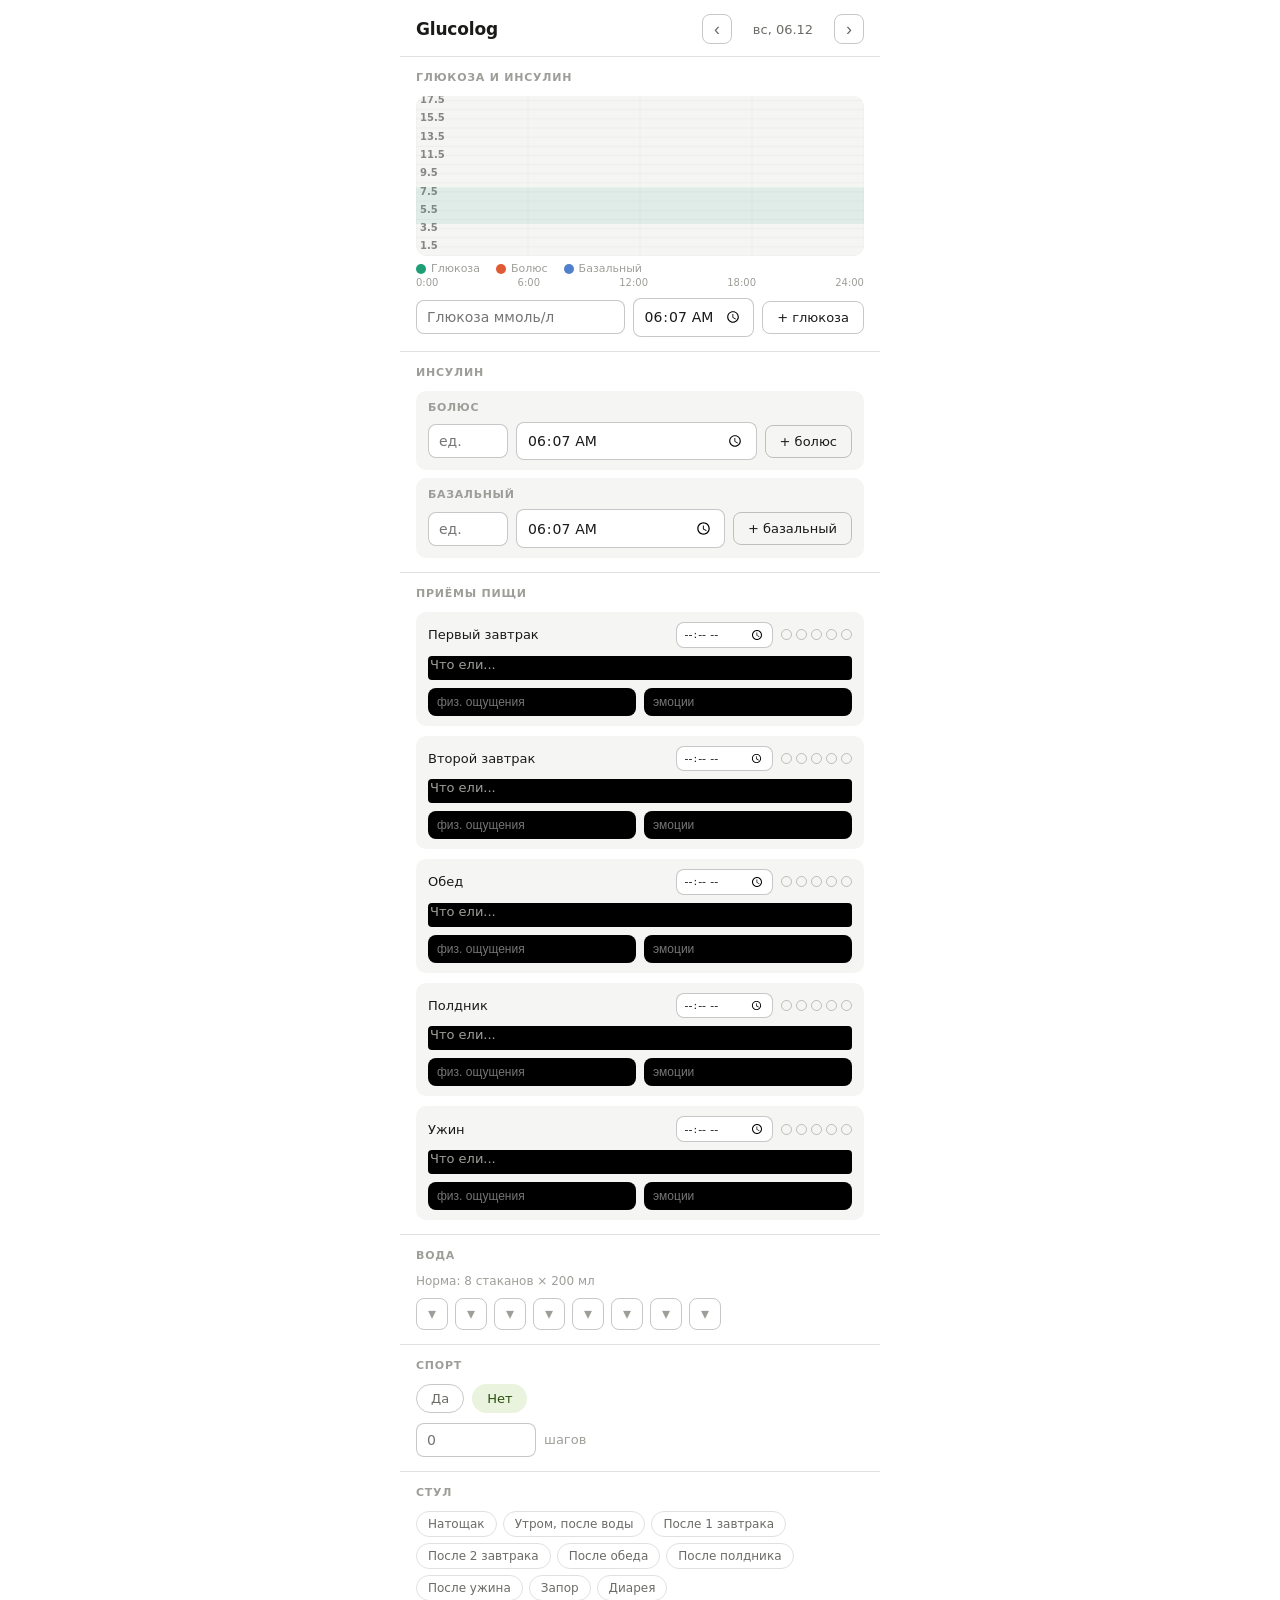
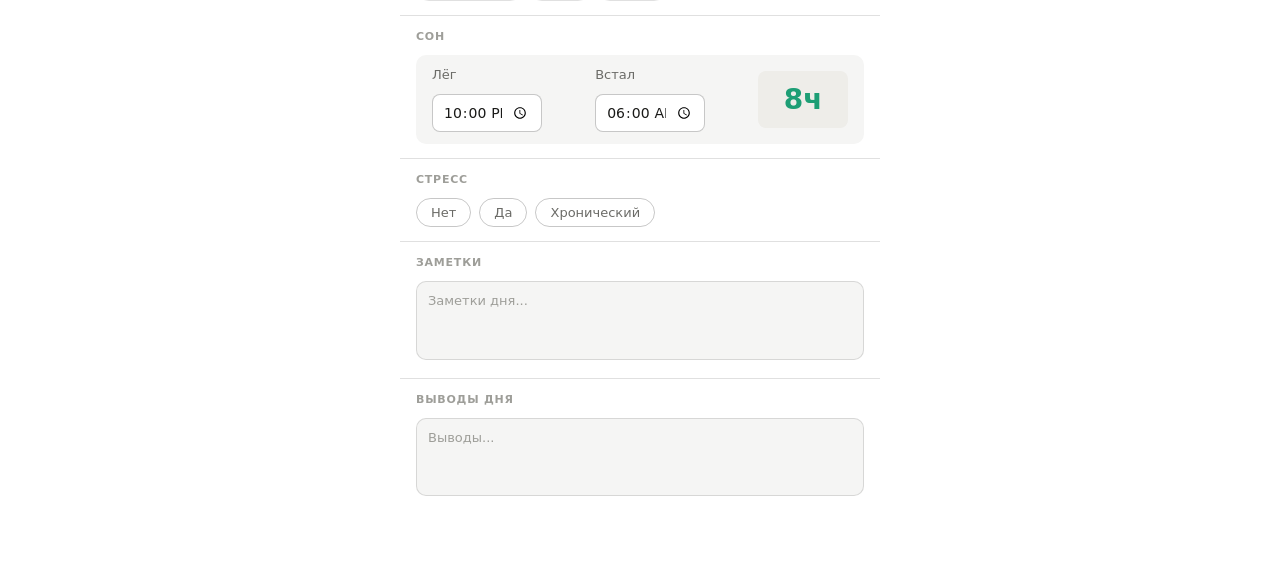
==== index.html @ f98d0406 "add graphs" ====
<!-- index.html -->
<!DOCTYPE html>
<html lang="ru">
<head>
    <meta charset="UTF-8">

    <meta
            name="viewport"
            content="width=device-width, initial-scale=1.0, maximum-scale=1.0, user-scalable=no"
    >

    <title>Glucolog</title>

    <meta name="apple-mobile-web-app-capable" content="yes">
    <meta name="apple-mobile-web-app-status-bar-style" content="default">
    <meta name="apple-mobile-web-app-title" content="Glucolog">

    <meta
            name="theme-color"
            content="#ffffff"
            media="(prefers-color-scheme: light)"
    >

    <meta
            name="theme-color"
            content="#1a1a1a"
            media="(prefers-color-scheme: dark)"
    >

    <link rel="icon" href="icons/favicon.ico">

    <link
            rel="icon"
            type="image/png"
            sizes="16x16"
            href="icons/favicon-16x16.png"
    >

    <link
            rel="icon"
            type="image/png"
            sizes="32x32"
            href="icons/favicon-32x32.png"
    >

    <link
            rel="apple-touch-icon"
            sizes="180x180"
            href="icons/apple-touch-icon.png"
    >

    <link rel="manifest" href="site.webmanifest">

    <link rel="stylesheet" href="css/style.css">
</head>
<body>
<div class="app">

    <header class="header">
        <h1>Glucolog</h1>
        <div class="date-nav">
            <button id="prevDay" aria-label="Предыдущий день">‹</button>
            <span class="date-label" id="dateLabel"></span>
            <button id="nextDay" aria-label="Следующий день">›</button>
        </div>
    </header>

    <section class="section" id="sec-glucose">
        <div class="section-title">Глюкоза и инсулин</div>
        <div class="chart-wrap">
            <canvas id="glucoseChart"></canvas>
        </div>
        <div class="chart-legend">
            <span style="--legend-color:#1D9E75">Глюкоза</span>
            <span style="--legend-color:#E05A33">Болюс</span>
            <span style="--legend-color:#507FCC">Базальный</span>
        </div>
        <div class="chart-xlabels">
            <span>0:00</span><span>6:00</span><span>12:00</span><span>18:00</span><span>24:00</span>
        </div>
        <div class="add-entry">
            <input type="number" id="glucoseVal" placeholder="Глюкоза ммоль/л" min="1" max="30" step="0.1" aria-label="Значение глюкозы">
            <input type="time" id="glucoseTime" aria-label="Время измерения глюкозы">
            <button id="addGlucoseBtn" class="btn">+ глюкоза</button>
        </div>
    </section>

    <section class="section" id="sec-insulin">
        <div class="section-title">Инсулин</div>
        <div class="ins-card">
            <div class="ins-card-label">Болюс</div>
            <div class="ins-card-row">
                <input type="number" id="bolus" placeholder="ед." min="0" step="0.5" aria-label="Болюс">
                <input type="time" id="bolusTime" aria-label="Время болюса">
                <button id="addBolusBtn" class="btn">+ болюс</button>
            </div>
        </div>
        <div class="ins-card">
            <div class="ins-card-label">Базальный</div>
            <div class="ins-card-row">
                <input type="number" id="basal" placeholder="ед." min="0" step="0.5" aria-label="Базальный инсулин">
                <input type="time" id="basalTime" aria-label="Время базального">
                <button id="addBasalBtn" class="btn">+ базальный</button>
            </div>
        </div>
    </section>

    <section class="section" id="sec-meals">
        <div class="section-title">Приёмы пищи</div>
        <div class="meal-list" id="mealList"></div>
    </section>

    <section class="section" id="sec-water">
        <div class="section-title">Вода</div>
        <div class="section-hint">Норма: 8 стаканов × 200 мл</div>
        <div class="water-track" id="waterTrack"></div>
    </section>

    <section class="section" id="sec-sport">
        <div class="section-title">Спорт</div>
        <div class="toggle-row" id="sportRow">
            <button class="toggle-btn" data-val="true">Да</button>
            <button class="toggle-btn active" data-val="false">Нет</button>
        </div>
        <div class="steps-row">
            <input type="number" id="steps" placeholder="0" min="0" aria-label="Количество шагов">
            <span class="steps-label">шагов</span>
        </div>
    </section>

    <section class="section" id="sec-stool">
        <div class="section-title">Стул</div>
        <div class="stool-grid" id="stoolGrid"></div>
    </section>

    <section class="section" id="sec-sleep">
        <div class="section-title">Сон</div>
        <div class="sleep-row">
            <div class="sleep-pair">
                <label for="sleepStart">Лёг</label>
                <input type="time" id="sleepStart" aria-label="Время отхода ко сну">
            </div>
            <div class="sleep-pair">
                <label for="sleepEnd">Встал</label>
                <input type="time" id="sleepEnd" aria-label="Время подъёма">
            </div>
            <span class="sleep-duration" id="sleepDuration"></span>
        </div>
    </section>

    <section class="section" id="sec-stress">
        <div class="section-title">Стресс</div>
        <div class="toggle-row" id="stressRow"></div>
    </section>

    <section class="section" id="sec-notes">
        <div class="section-title">Заметки</div>
        <textarea id="notes" class="notes" placeholder="Заметки дня..." rows="3" aria-label="Заметки"></textarea>
    </section>

    <section class="section last" id="sec-conclusions">
        <div class="section-title">Выводы дня</div>
        <textarea id="conclusions" class="notes" placeholder="Выводы..." rows="3" aria-label="Выводы дня"></textarea>
    </section>

</div>

<script src="js/storage.js"></script>
<script src="js/chart.js"></script>
<script src="js/render.js"></script>
<script src="js/app.js"></script>
</body>
</html>
---- css/style.css ----
*, *::before, *::after {
    box-sizing: border-box;
    margin: 0;
    padding: 0;
}

:root {
    --bg:           #ffffff;
    --bg-sec:       #f5f5f4;
    --bg-ter:       #eeede9;
    --text:         #1a1a18;
    --text-sec:     #6b6b67;
    --text-ter:     #9e9e99;
    --border:       rgba(0, 0, 0, 0.12);
    --border-med:   rgba(0, 0, 0, 0.22);
    --accent:       #1D9E75;
    --accent-bg:    #E1F5EE;
    --accent-text:  #085041;
    --info-bg:      #E6F1FB;
    --info-text:    #0C447C;
    --warn-bg:      #FAEEDA;
    --warn-text:    #633806;
    --success-bg:   #EAF3DE;
    --success-text: #27500A;
    --chart-grid:    rgba(0, 0, 0, 0.07);
    --chart-range:   rgba(29, 158, 117, 0.10);
    --chart-text:    rgba(0, 0, 0, 0.45);
    --chart-glucose: #1D9E75;
    --chart-bolus:   #E05A33;
    --chart-basal:   #507FCC;
    --radius-sm:    8px;
    --radius-md:    10px;
    --radius-lg:    12px;
}

@media (prefers-color-scheme: dark) {
    :root {
        --bg:           #1a1a18;
        --bg-sec:       #242422;
        --bg-ter:       #2e2e2b;
        --text:         #f0efe9;
        --text-sec:     #a8a8a2;
        --text-ter:     #6e6e6a;
        --border:       rgba(255, 255, 255, 0.10);
        --border-med:   rgba(255, 255, 255, 0.20);
        --accent:       #5DCAA5;
        --accent-bg:    #04342C;
        --accent-text:  #9FE1CB;
        --info-bg:      #042C53;
        --info-text:    #B5D4F4;
        --warn-bg:      #412402;
        --warn-text:    #FAC775;
        --success-bg:   #173404;
        --success-text: #C0DD97;
        --chart-grid:   rgba(255, 255, 255, 0.08);
        --chart-range:  rgba(93, 202, 165, 0.12);
        --chart-text:   rgba(255, 255, 255, 0.55);
        --chart-glucose:#5DCAA5;
        --chart-bolus:  #F07A55;
        --chart-basal:  #7BA3E8;
    }
}

html, body {
    height: 100%;
    background: var(--bg);
    color: var(--text);
    font-family: -apple-system, BlinkMacSystemFont, 'Segoe UI', system-ui, sans-serif;
    font-size: 16px;
    -webkit-text-size-adjust: 100%;
}

.app {
    max-width: 480px;
    margin: 0 auto;
    padding-bottom: 48px;
}

.header {
    position: sticky;
    top: 0;
    z-index: 10;
    background: var(--bg);
    padding: 14px 16px 12px;
    border-bottom: 0.5px solid var(--border);
    display: flex;
    align-items: center;
    justify-content: space-between;
}

.header h1 {
    font-size: 17px;
    font-weight: 600;
    letter-spacing: -0.01em;
}

.date-nav {
    display: flex;
    align-items: center;
    gap: 6px;
}

.date-nav button {
    background: none;
    border: 0.5px solid var(--border-med);
    border-radius: var(--radius-sm);
    padding: 5px 11px;
    cursor: pointer;
    color: var(--text-sec);
    font-size: 18px;
    line-height: 1;
    transition: background 0.1s;
}

.date-nav button:active {
    background: var(--bg-sec);
}

.date-label {
    font-size: 13px;
    color: var(--text-sec);
    min-width: 90px;
    text-align: center;
}

.section {
    padding: 14px 16px;
    border-bottom: 0.5px solid var(--border);
}

.section.last {
    border-bottom: none;
}

.section-title {
    font-size: 11px;
    font-weight: 600;
    color: var(--text-ter);
    text-transform: uppercase;
    letter-spacing: 0.07em;
    margin-bottom: 12px;
}

.section-hint {
    font-size: 12px;
    color: var(--text-ter);
    margin-bottom: 10px;
}

input[type="number"],
input[type="time"],
select,
textarea {
    background: var(--bg);
    color: var(--text);
    border: 0.5px solid var(--border-med);
    border-radius: var(--radius-sm);
    font-family: inherit;
    font-size: 14px;
    padding: 8px 10px;
    outline: none;
    -webkit-appearance: none;
    appearance: none;
    color-scheme: light dark;
}

@media (prefers-color-scheme: dark) {
    input[type="number"],
    input[type="time"],
    select,
    textarea {
        background: #242422;
        color: #f0efe9;
    }
}

input[type="number"]:focus,
input[type="time"]:focus,
select:focus,
textarea:focus {
    border-color: var(--accent);
}

.btn {
    padding: 8px 14px;
    background: none;
    border: 0.5px solid var(--border-med);
    border-radius: var(--radius-sm);
    font-size: 13px;
    font-family: inherit;
    cursor: pointer;
    color: var(--text);
    white-space: nowrap;
    transition: background 0.1s;
}

.btn:active {
    background: var(--bg-sec);
}

.chart-wrap {
    background: var(--bg-sec);
    border-radius: var(--radius-md);
    overflow: hidden;
    height: 160px;
    position: relative;
}

canvas#glucoseChart {
    display: block;
    width: 100%;
    height: 100%;
}

.chart-legend {
    display: flex;
    gap: 16px;
    padding: 6px 0 0;
    font-size: 11px;
    color: var(--text-ter);
}

.chart-legend span {
    display: flex;
    align-items: center;
    gap: 5px;
}

.chart-legend span::before {
    content: '';
    display: inline-block;
    width: 10px;
    height: 10px;
    border-radius: 50%;
    background: var(--legend-color, #1D9E75);
}

.chart-xlabels {
    display: flex;
    justify-content: space-between;
    padding: 2px 0 0;
}

.chart-xlabels span {
    font-size: 10px;
    color: var(--text-ter);
}

.add-entry {
    display: flex;
    gap: 8px;
    margin-top: 10px;
    align-items: center;
    flex-wrap: wrap;
}

.add-entry input[type="number"] {
    flex: 1;
    min-width: 60px;
}

.add-entry input[type="time"] {
    width: auto;
    min-width: 100px;
}

.ins-card {
    background: var(--bg-sec);
    border-radius: var(--radius-md);
    padding: 10px 12px;
    margin-top: 8px;
}

.ins-card-label {
    font-size: 11px;
    font-weight: 600;
    color: var(--text-ter);
    text-transform: uppercase;
    letter-spacing: 0.06em;
    margin-bottom: 8px;
}

.ins-card-row {
    display: flex;
    align-items: center;
    gap: 8px;
}

.ins-card-row input[type="number"] {
    width: 80px;
}

.ins-card-row input[type="time"] {
    flex: 1;
    min-width: 0;
}

.meal-list {
    display: flex;
    flex-direction: column;
    gap: 10px;
}

.meal-fields {
    display: flex;
    gap: 8px;
    margin-top: 8px;
}

.meal-fields input {
    flex: 1;
    padding: 6px 8px;
    border: 1px solid var(--border, #ccc);
    border-radius: var(--radius-sm, 6px);
    font-size: 12px;
    background-color: #000000;
    color: #ffffff;
}

.meal-card {
    background: var(--bg-sec);
    border-radius: var(--radius-md);
    padding: 10px 12px;
}

.meal-header {
    display: flex;
    align-items: center;
    justify-content: space-between;
    margin-bottom: 8px;
}

.meal-name {
    font-size: 13px;
    font-weight: 500;
}

.meal-meta {
    display: flex;
    align-items: center;
    gap: 8px;
}

.meal-meta input[type="time"] {
    font-size: 11px;
    padding: 3px 6px;
}

.hunger-dots {
    display: flex;
    gap: 4px;
    align-items: center;
}

.hunger-dot {
    width: 11px;
    height: 11px;
    border-radius: 50%;
    border: 0.5px solid var(--border-med);
    background: none;
    cursor: pointer;
    padding: 0;
    transition: background 0.1s, border-color 0.1s;
}

.hunger-dot.filled {
    background: var(--text-sec);
    border-color: var(--text-sec);
}

.meal-food {
    background-color: #000000;
    font-size: 13px;
    color: var(--text-sec);
    min-height: 24px;
    outline: none;
    border-radius: 4px;
    padding: 1px 2px;
}

.meal-food:empty::before {
    content: attr(data-ph);
    color: var(--text-ter);
    pointer-events: none;
}

.meal-food:focus {
    background: var(--bg-ter);
}

.water-track {
    display: flex;
    gap: 7px;
    flex-wrap: wrap;
}

.water-glass {
    width: 32px;
    height: 32px;
    border-radius: var(--radius-sm);
    border: 0.5px solid var(--border-med);
    cursor: pointer;
    display: flex;
    align-items: center;
    justify-content: center;
    font-size: 16px;
    color: var(--text-ter);
    transition: background 0.1s, border-color 0.1s, color 0.1s;
    user-select: none;
}

.water-glass.filled {
    background: var(--info-bg);
    border-color: transparent;
    color: var(--info-text);
}

.toggle-row {
    display: flex;
    gap: 8px;
    flex-wrap: wrap;
}

.toggle-btn {
    padding: 6px 14px;
    border-radius: 100px;
    border: 0.5px solid var(--border-med);
    font-size: 13px;
    font-family: inherit;
    color: var(--text-sec);
    background: none;
    cursor: pointer;
    transition: background 0.1s, color 0.1s, border-color 0.1s;
}

.toggle-btn.active {
    background: var(--success-bg);
    color: var(--success-text);
    border-color: transparent;
}

.steps-row {
    display: flex;
    align-items: center;
    gap: 8px;
    margin-top: 10px;
}

.steps-row input {
    width: 120px;
}

.steps-label {
    font-size: 13px;
    color: var(--text-ter);
}

.stool-grid {
    display: flex;
    gap: 6px;
    flex-wrap: wrap;
}

.stool-opt {
    font-size: 12px;
    padding: 5px 11px;
    border-radius: 100px;
    border: 0.5px solid var(--border);
    color: var(--text-sec);
    cursor: pointer;
    transition: background 0.1s, border-color 0.1s, color 0.1s;
    user-select: none;
}

.stool-opt.active {
    background: var(--bg-ter);
    color: var(--text);
    border-color: var(--border-med);
}

.sleep-row {
    display: flex;
    align-items: center;
    gap: 16px;
    background: var(--bg-sec);
    border-radius: var(--radius-md);
    padding: 12px 16px;
}

.sleep-pair {
    flex: 2;
    display: flex;
    flex-direction: column;
    gap: 12px;
}

.sleep-pair label {
    font-size: 13px;
    color: var(--text-sec);
    min-width: 44px;
}

.sleep-pair input {
    width: 110px;
    padding: 8px 10px;
    font-size: 14px;
    background: var(--bg);
    color: var(--text);
    border: 0.5px solid var(--border-med);
    border-radius: var(--radius-sm);
}

.sleep-duration {
    flex: 1;
    display: flex;
    flex-direction: column;
    align-items: center;
    justify-content: center;
    background: var(--bg-ter);
    border-radius: var(--radius-sm);
    padding: 12px 8px;
    text-align: center;
    font-size: 28px;
    font-weight: 600;
    color: var(--accent);
    line-height: 1.2;
}

textarea.notes {
    width: 100%;
    border: 0.5px solid var(--border);
    border-radius: var(--radius-md);
    padding: 9px 11px;
    font-size: 13px;
    font-family: inherit;
    color: var(--text);
    background: var(--bg-sec);
    resize: none;
    line-height: 1.5;
}

textarea.notes::placeholder {
    color: var(--text-ter);
}

textarea.notes:focus {
    border-color: var(--accent);
    outline: none;
}

@media (prefers-color-scheme: dark) {
    input[type="time"]::-webkit-datetime-edit,
    input[type="time"]::-webkit-datetime-edit-fields-wrapper,
    input[type="time"]::-webkit-datetime-edit-hour-field,
    input[type="time"]::-webkit-datetime-edit-minute-field,
    input[type="time"]::-webkit-datetime-edit-ampm-field,
    input[type="time"]::-webkit-datetime-edit-text {
        background: #242422;
        color: #f0efe9;
    }

    input[type="number"]::-webkit-inner-spin-button,
    input[type="number"]::-webkit-outer-spin-button {
        filter: invert(1);
    }
}
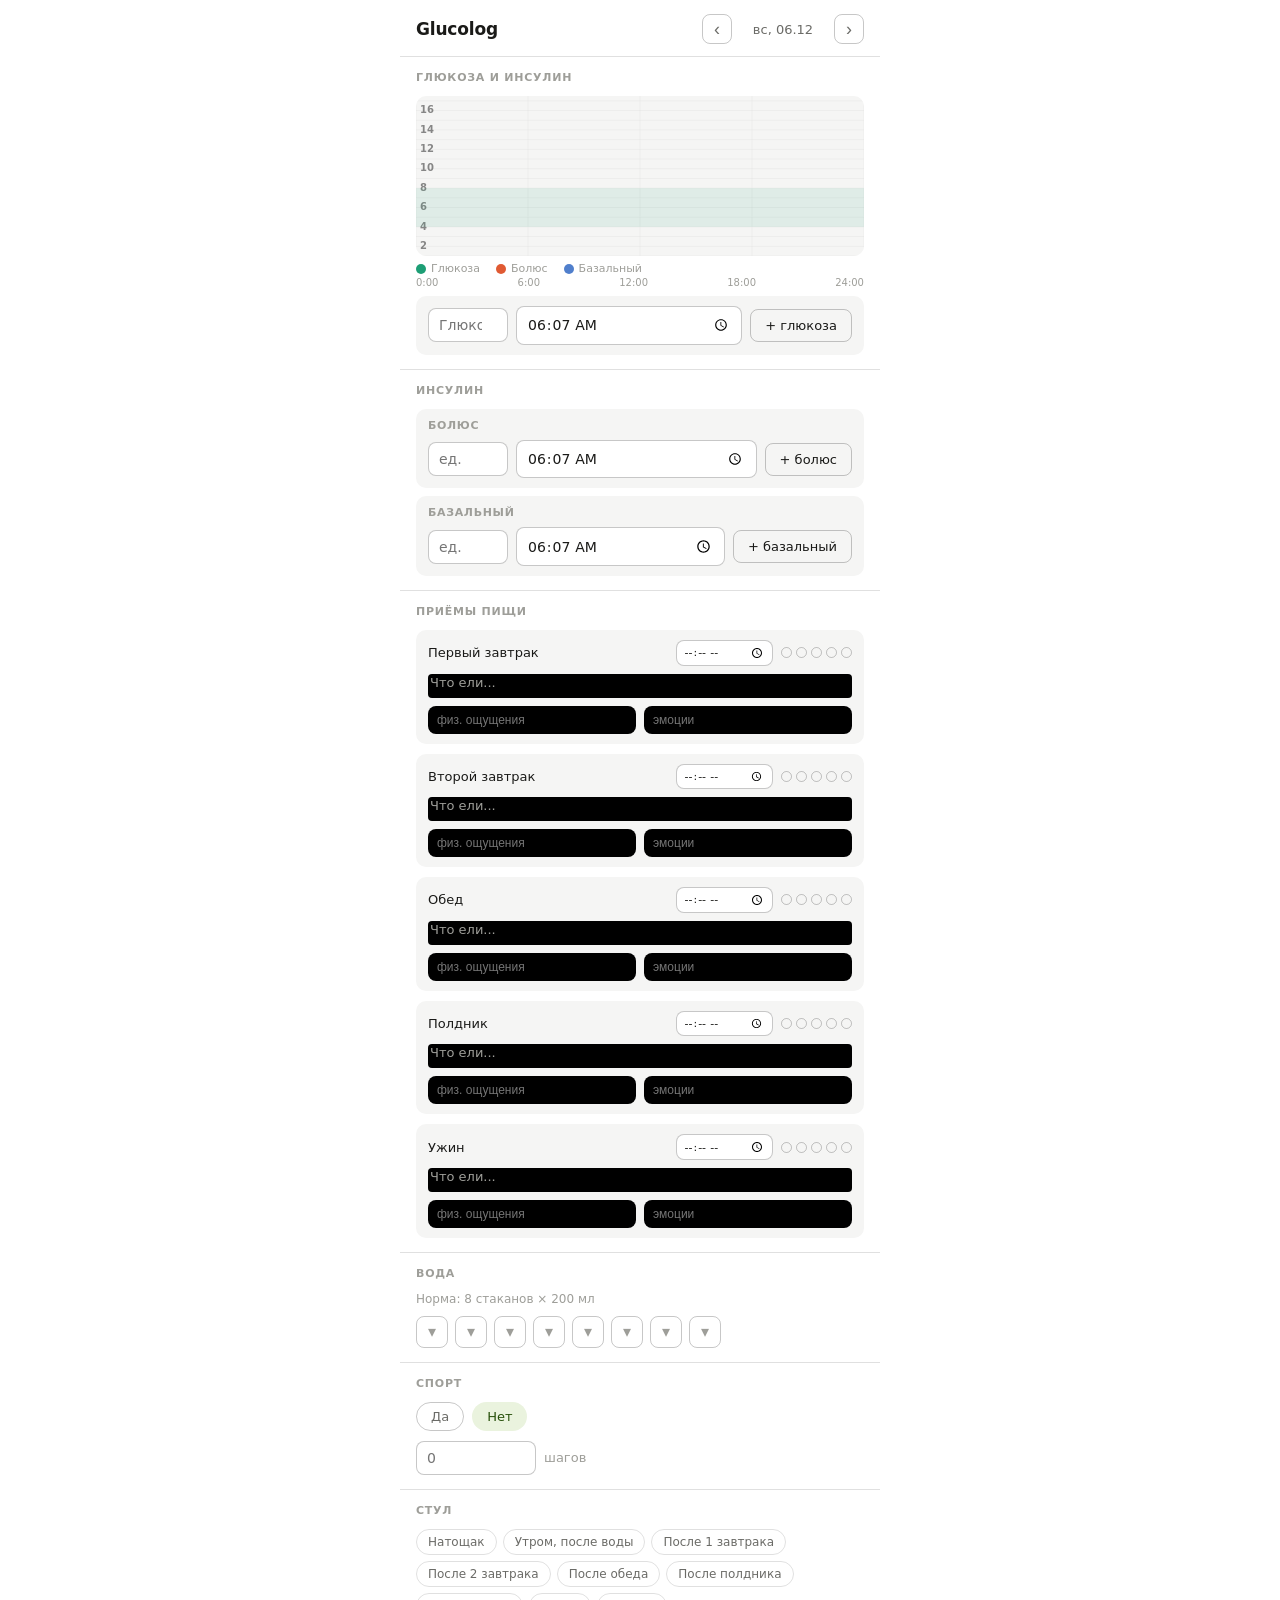
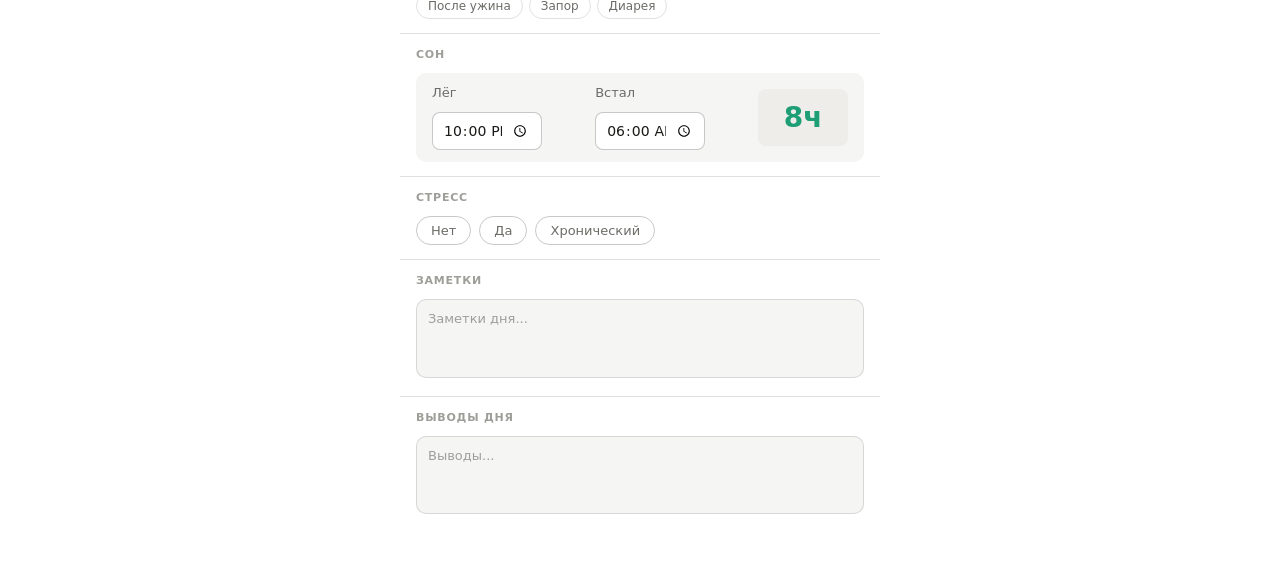
==== commit 430c4c44: "change mobile design" ====
--- a/index.html
+++ b/index.html
@@ -1,4 +1,3 @@
-<!-- index.html -->
 <!DOCTYPE html>
 <html lang="ru">
 <head>
--- a/css/style.css
+++ b/css/style.css
@@ -249,19 +249,25 @@
 .add-entry {
     display: flex;
     gap: 8px;
-    margin-top: 10px;
-    align-items: center;
-    flex-wrap: wrap;
+    margin-top: 8px;
+    padding: 10px 12px;
+    background: var(--bg-sec);
+    border-radius: var(--radius-md);
+    align-items: center;
 }
 
 .add-entry input[type="number"] {
+    width: 80px;
+    flex-shrink: 0;
+}
+
+.add-entry input[type="time"] {
     flex: 1;
-    min-width: 60px;
-}
-
-.add-entry input[type="time"] {
-    width: auto;
-    min-width: 100px;
+    min-width: 0;
+}
+
+.add-entry .btn {
+    flex-shrink: 0;
 }
 
 .ins-card {
@@ -288,11 +294,16 @@
 
 .ins-card-row input[type="number"] {
     width: 80px;
+    flex-shrink: 0;
 }
 
 .ins-card-row input[type="time"] {
     flex: 1;
     min-width: 0;
+}
+
+.ins-card-row .btn {
+    flex-shrink: 0;
 }
 
 .meal-list {
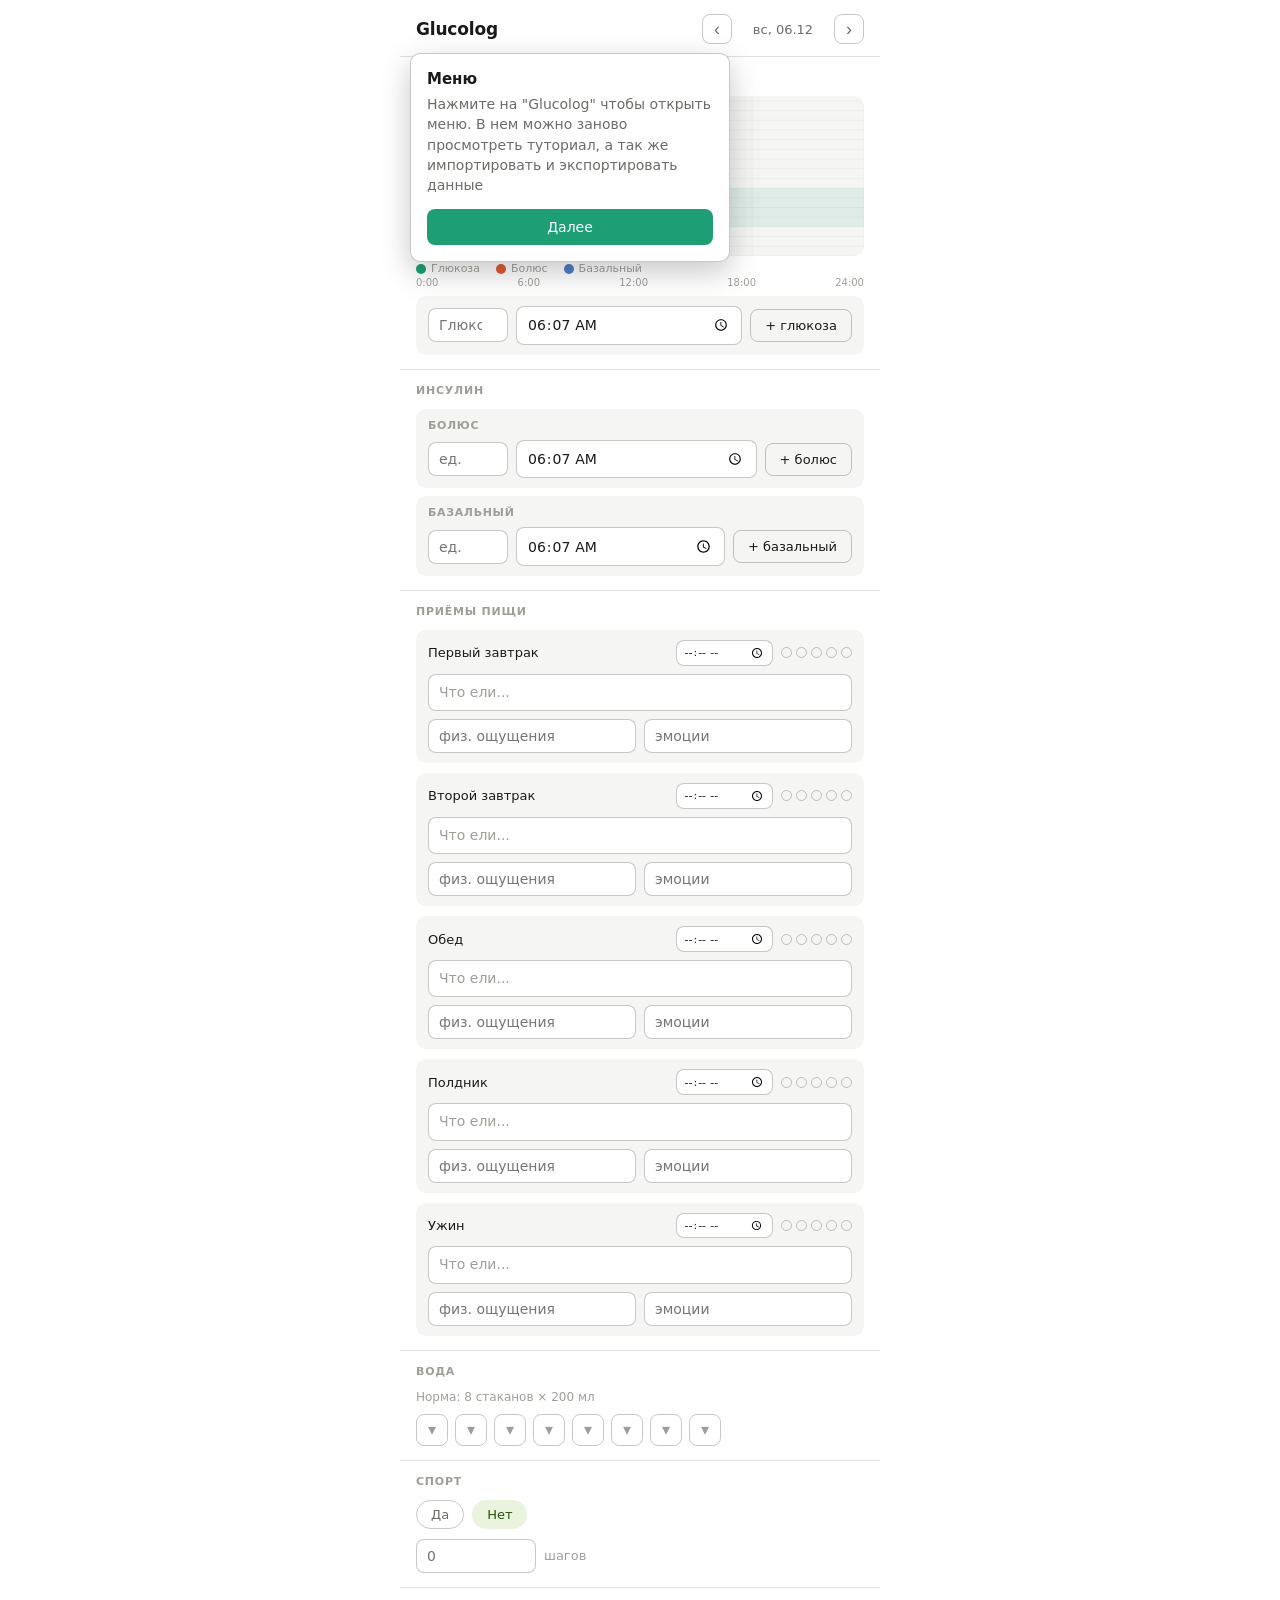
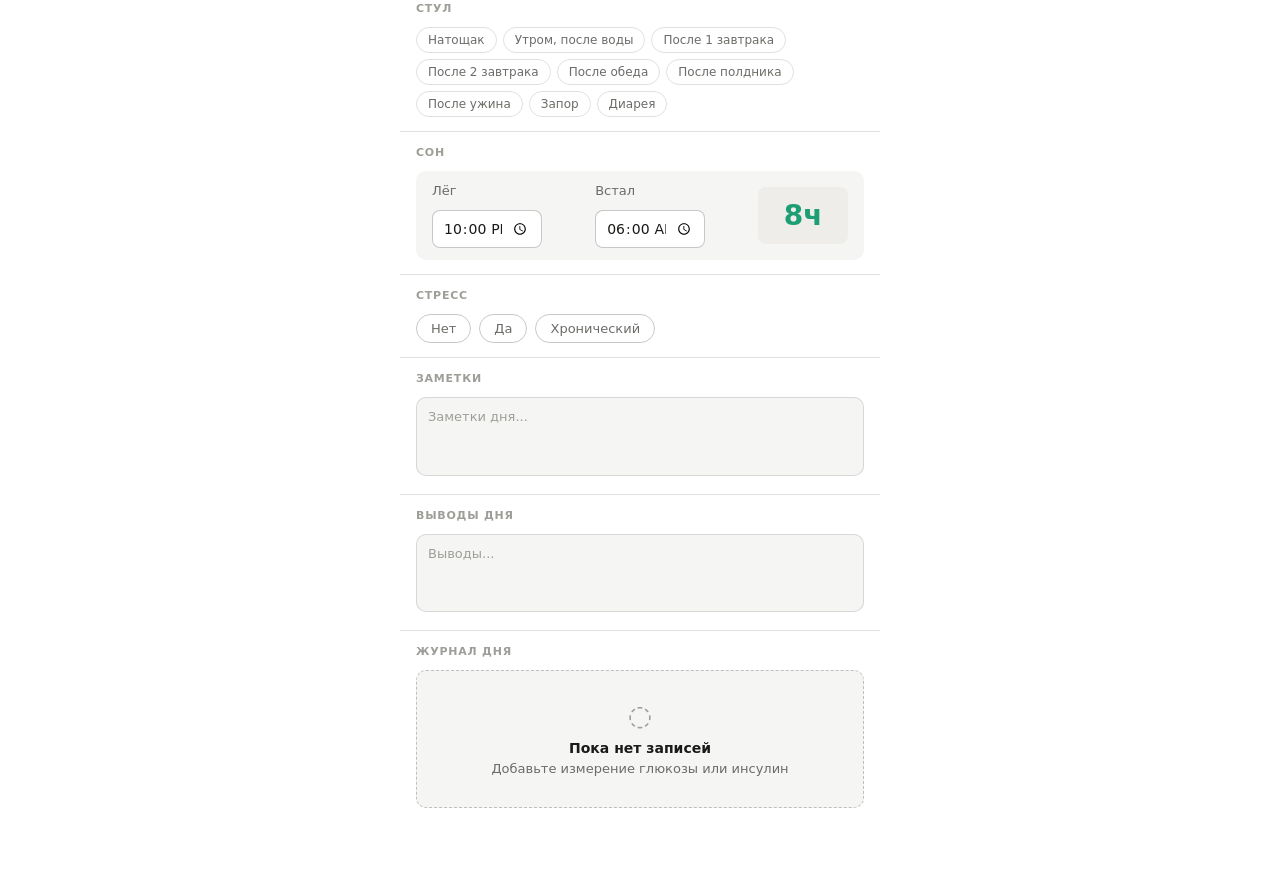
==== commit 4a84acdb: "log and tutorial" ====
--- a/index.html
+++ b/index.html
@@ -1,3 +1,4 @@
+<!-- index.html -->
 <!DOCTYPE html>
 <html lang="ru">
 <head>
@@ -157,9 +158,14 @@
         <textarea id="notes" class="notes" placeholder="Заметки дня..." rows="3" aria-label="Заметки"></textarea>
     </section>
 
-    <section class="section last" id="sec-conclusions">
+    <section class="section" id="sec-conclusions">
         <div class="section-title">Выводы дня</div>
         <textarea id="conclusions" class="notes" placeholder="Выводы..." rows="3" aria-label="Выводы дня"></textarea>
+    </section>
+
+    <section class="section last" id="sec-log">
+        <div class="section-title">Журнал дня</div>
+        <div class="log-list" id="logList"></div>
     </section>
 
 </div>
@@ -167,6 +173,9 @@
 <script src="js/storage.js"></script>
 <script src="js/chart.js"></script>
 <script src="js/render.js"></script>
+<script src="js/calendar.js"></script>
+<script src="js/sidebar.js"></script>
+<script src="js/tutorial.js"></script>
 <script src="js/app.js"></script>
 </body>
 </html>
--- a/css/style.css
+++ b/css/style.css
@@ -320,12 +320,13 @@
 
 .meal-fields input {
     flex: 1;
-    padding: 6px 8px;
-    border: 1px solid var(--border, #ccc);
-    border-radius: var(--radius-sm, 6px);
-    font-size: 12px;
-    background-color: #000000;
-    color: #ffffff;
+    padding: 8px 10px;
+    border: 0.5px solid var(--border-med);
+    border-radius: var(--radius-sm);
+    font-size: 14px;
+    font-family: inherit;
+    background: var(--bg);
+    color: var(--text);
 }
 
 .meal-card {
@@ -380,23 +381,32 @@
 }
 
 .meal-food {
-    background-color: #000000;
-    font-size: 13px;
-    color: var(--text-sec);
-    min-height: 24px;
+    background: var(--bg);
+    font-size: 14px;
+    font-family: inherit;
+    color: var(--text);
+    min-height: 36px;
     outline: none;
-    border-radius: 4px;
-    padding: 1px 2px;
+    border-radius: var(--radius-sm);
+    padding: 8px 10px;
+    border: 0.5px solid var(--border-med);
+    line-height: 1.4;
+    text-transform: none;
+    letter-spacing: normal;
+    display: block;
 }
 
 .meal-food:empty::before {
     content: attr(data-ph);
     color: var(--text-ter);
     pointer-events: none;
+    text-transform: none;
+    letter-spacing: normal;
+    font-weight: normal;
 }
 
 .meal-food:focus {
-    background: var(--bg-ter);
+    border-color: var(--accent);
 }
 
 .water-track {
@@ -574,4 +584,578 @@
     input[type="number"]::-webkit-outer-spin-button {
         filter: invert(1);
     }
+}
+.cal-overlay {
+    position: fixed;
+    inset: 0;
+    z-index: 100;
+    background: rgba(0, 0, 0, 0.35);
+    display: flex;
+    align-items: center;
+    justify-content: center;
+    opacity: 0;
+    pointer-events: none;
+    transition: opacity 0.15s;
+}
+
+.cal-overlay.visible {
+    opacity: 1;
+    pointer-events: all;
+}
+
+.cal-popup {
+    background: var(--bg);
+    border-radius: var(--radius-lg);
+    border: 0.5px solid var(--border-med);
+    padding: 16px;
+    width: 300px;
+    max-width: calc(100vw - 32px);
+    transform: scale(0.94) translateY(8px);
+    transition: transform 0.15s, opacity 0.15s;
+    opacity: 0;
+}
+
+.cal-popup.visible {
+    transform: scale(1) translateY(0);
+    opacity: 1;
+}
+
+.cal-header {
+    display: flex;
+    align-items: center;
+    justify-content: space-between;
+    margin-bottom: 12px;
+}
+
+.cal-month-label {
+    font-size: 14px;
+    font-weight: 600;
+    color: var(--text);
+}
+
+.cal-nav {
+    background: none;
+    border: 0.5px solid var(--border-med);
+    border-radius: var(--radius-sm);
+    padding: 4px 10px;
+    cursor: pointer;
+    color: var(--text-sec);
+    font-size: 18px;
+    line-height: 1;
+    transition: background 0.1s;
+}
+
+.cal-nav:active {
+    background: var(--bg-sec);
+}
+
+.cal-grid {
+    display: grid;
+    grid-template-columns: repeat(7, 1fr);
+    gap: 2px;
+    margin-bottom: 12px;
+}
+
+.cal-dow {
+    text-align: center;
+    font-size: 10px;
+    font-weight: 600;
+    color: var(--text-ter);
+    text-transform: uppercase;
+    letter-spacing: 0.05em;
+    padding: 4px 0 6px;
+}
+
+.cal-cell {
+    aspect-ratio: 1;
+    display: flex;
+    align-items: center;
+    justify-content: center;
+    border-radius: var(--radius-sm);
+    font-size: 13px;
+    color: var(--text-sec);
+    cursor: pointer;
+    transition: background 0.1s, color 0.1s;
+}
+
+.cal-cell:hover {
+    background: var(--bg-sec);
+    color: var(--text);
+}
+
+.cal-cell.empty {
+    cursor: default;
+}
+
+.cal-cell.today {
+    color: var(--accent);
+    font-weight: 600;
+}
+
+.cal-cell.selected {
+    background: var(--accent);
+    color: #fff;
+    font-weight: 600;
+}
+
+.cal-cell.selected.today {
+    color: #fff;
+}
+
+.cal-today-btn {
+    display: block;
+    width: 100%;
+    padding: 8px;
+    background: var(--bg-sec);
+    border: 0.5px solid var(--border-med);
+    border-radius: var(--radius-sm);
+    font-size: 13px;
+    font-family: inherit;
+    color: var(--text-sec);
+    cursor: pointer;
+    transition: background 0.1s;
+}
+
+.cal-today-btn:active {
+    background: var(--bg-ter);
+}
+
+#dateLabel {
+    cursor: pointer;
+    border-radius: var(--radius-sm);
+    padding: 4px 8px;
+    transition: background 0.1s;
+}
+
+#dateLabel:hover {
+    background: var(--bg-sec);
+}
+
+.sidebar-overlay {
+    position: fixed;
+    inset: 0;
+    z-index: 200;
+    background: rgba(0, 0, 0, 0.4);
+    opacity: 0;
+    pointer-events: none;
+    transition: opacity 0.2s;
+}
+
+.sidebar-overlay.visible {
+    opacity: 1;
+    pointer-events: all;
+}
+
+.sidebar-drawer {
+    position: absolute;
+    top: 0;
+    left: 0;
+    bottom: 0;
+    width: 260px;
+    background: var(--bg);
+    border-right: 0.5px solid var(--border-med);
+    padding: 0;
+    transform: translateX(-100%);
+    transition: transform 0.22s cubic-bezier(0.4, 0, 0.2, 1);
+    display: flex;
+    flex-direction: column;
+}
+
+.sidebar-drawer.visible {
+    transform: translateX(0);
+}
+
+.sidebar-header {
+    display: flex;
+    align-items: center;
+    justify-content: space-between;
+    padding: 16px 16px 14px;
+    border-bottom: 0.5px solid var(--border);
+}
+
+.sidebar-title {
+    font-size: 17px;
+    font-weight: 600;
+    letter-spacing: -0.01em;
+    color: var(--text);
+}
+
+.sidebar-close {
+    background: none;
+    border: none;
+    color: var(--text-ter);
+    font-size: 16px;
+    cursor: pointer;
+    padding: 4px 6px;
+    border-radius: var(--radius-sm);
+    transition: background 0.1s, color 0.1s;
+    line-height: 1;
+}
+
+.sidebar-close:hover {
+    background: var(--bg-sec);
+    color: var(--text);
+}
+
+.sidebar-section-label {
+    font-size: 10px;
+    font-weight: 600;
+    color: var(--text-ter);
+    text-transform: uppercase;
+    letter-spacing: 0.08em;
+    padding: 16px 16px 6px;
+}
+
+.sidebar-item {
+    display: flex;
+    align-items: center;
+    gap: 12px;
+    width: 100%;
+    padding: 11px 16px;
+    background: none;
+    border: none;
+    font-family: inherit;
+    font-size: 14px;
+    color: var(--text);
+    cursor: pointer;
+    text-align: left;
+    transition: background 0.1s;
+}
+
+.sidebar-item:active {
+    background: var(--bg-sec);
+}
+
+.sidebar-item-icon {
+    display: flex;
+    align-items: center;
+    justify-content: center;
+    width: 30px;
+    height: 30px;
+    border-radius: var(--radius-sm);
+    background: var(--bg-sec);
+    border: 0.5px solid var(--border);
+    font-size: 15px;
+    color: var(--text-sec);
+    flex-shrink: 0;
+}
+
+.sidebar-import-status {
+    margin: 8px 16px 0;
+    font-size: 12px;
+    min-height: 18px;
+    border-radius: var(--radius-sm);
+    padding: 0 6px;
+}
+
+.sidebar-import-status.ok {
+    color: var(--success-text);
+    background: var(--success-bg);
+    padding: 5px 8px;
+}
+
+.sidebar-import-status.err {
+    color: var(--warn-text);
+    background: var(--warn-bg);
+    padding: 5px 8px;
+}
+
+.header h1 {
+    cursor: pointer;
+    border-radius: var(--radius-sm);
+    padding: 2px 6px;
+    margin: -2px -6px;
+    transition: background 0.1s;
+}
+
+.header h1:hover {
+    background: var(--bg-sec);
+}
+
+.log-list {
+    display: flex;
+    flex-direction: column;
+    gap: 10px;
+}
+
+.log-card {
+    display: flex;
+    gap: 12px;
+
+    background: var(--bg-sec);
+
+    border: 0.5px solid var(--border);
+    border-radius: var(--radius-md);
+
+    padding: 12px;
+
+    transition:
+            background 0.12s,
+            border-color 0.12s,
+            transform 0.08s;
+}
+
+.log-card:active {
+    transform: scale(0.985);
+}
+
+.log-time-col {
+    width: 52px;
+    flex-shrink: 0;
+
+    display: flex;
+    align-items: flex-start;
+    justify-content: center;
+}
+
+.log-time {
+    font-size: 12px;
+    font-weight: 600;
+    color: var(--text-ter);
+
+    padding-top: 2px;
+}
+
+.log-card-body {
+    flex: 1;
+    min-width: 0;
+}
+
+.log-card-top {
+    display: flex;
+    align-items: center;
+    gap: 12px;
+}
+
+.log-icon {
+    width: 38px;
+    height: 38px;
+
+    flex-shrink: 0;
+
+    display: flex;
+    align-items: center;
+    justify-content: center;
+
+    border-radius: var(--radius-sm);
+
+    font-size: 17px;
+
+    background: var(--bg-ter);
+
+    border: 0.5px solid var(--border);
+}
+
+.log-main {
+    min-width: 0;
+
+    display: flex;
+    flex-direction: column;
+    gap: 2px;
+}
+
+.log-label {
+    font-size: 13px;
+    font-weight: 600;
+
+    color: var(--text);
+}
+
+.log-value {
+    font-size: 14px;
+    color: var(--text-sec);
+}
+
+
+.log-card.normal {
+    border-color: rgba(29, 158, 117, 0.18);
+}
+
+.log-card.normal .log-icon {
+    background: var(--accent-bg);
+    color: var(--accent-text);
+    border-color: transparent;
+}
+
+.log-card.low {
+    border-color: rgba(80, 127, 204, 0.22);
+}
+
+.log-card.low .log-icon {
+    background: var(--info-bg);
+    color: var(--info-text);
+    border-color: transparent;
+}
+
+/* glucose high */
+
+.log-card.high {
+    border-color: rgba(224, 90, 51, 0.22);
+}
+
+.log-card.high .log-icon {
+    background: var(--warn-bg);
+    color: var(--warn-text);
+    border-color: transparent;
+}
+
+
+.log-card.insulin .log-icon {
+    background: rgba(224, 90, 51, 0.12);
+    color: var(--chart-bolus);
+    border-color: transparent;
+}
+
+
+.log-card.basal .log-icon {
+    background: rgba(80, 127, 204, 0.12);
+    color: var(--chart-basal);
+    border-color: transparent;
+}
+
+
+.log-empty-card {
+    background: var(--bg-sec);
+
+    border: 0.5px dashed var(--border-med);
+    border-radius: var(--radius-md);
+
+    padding: 28px 18px;
+
+    text-align: center;
+}
+
+.log-empty-icon {
+    font-size: 28px;
+
+    color: var(--text-ter);
+
+    margin-bottom: 8px;
+}
+
+.log-empty-title {
+    font-size: 14px;
+    font-weight: 600;
+
+    color: var(--text);
+
+    margin-bottom: 4px;
+}
+
+.log-empty-sub {
+    font-size: 13px;
+    color: var(--text-sec);
+
+    line-height: 1.4;
+}
+
+.tutorial-overlay {
+    position: fixed;
+    inset: 0;
+    z-index: 500;
+    pointer-events: none;
+}
+
+.tutorial-highlight {
+    position: relative;
+    z-index: 501;
+    border-radius: 12px;
+
+    box-shadow:
+            0 0 0 4px rgba(255, 255, 255, 0.10);
+
+    animation: tutorialPulse 1.8s infinite;
+}
+
+@keyframes tutorialPulse {
+    0% { transform: scale(1); }
+    50% { transform: scale(1.015); }
+    100% { transform: scale(1); }
+}
+
+.tutorial-box {
+    position: fixed;
+    z-index: 1000;
+
+    width: calc(100vw - 32px);
+    max-width: 320px;
+
+    background: var(--bg);
+    border: 0.5px solid var(--border-med);
+    border-radius: var(--radius-md);
+
+    padding: 16px;
+
+    box-shadow: 0 10px 30px rgba(0, 0, 0, 0.22);
+
+    pointer-events: auto;
+}
+
+.tutorial-title {
+    font-size: 15px;
+    font-weight: 600;
+    color: var(--text);
+    margin-bottom: 6px;
+}
+
+.tutorial-text {
+    font-size: 14px;
+    line-height: 1.45;
+    color: var(--text-sec);
+}
+
+.tutorial-btn {
+    margin-top: 14px;
+    width: 100%;
+
+    border: none;
+    border-radius: var(--radius-sm);
+
+    padding: 10px 12px;
+
+    background: var(--accent);
+    color: white;
+
+    font-size: 14px;
+    font-family: inherit;
+
+    cursor: pointer;
+}
+
+.tutorial-btn:active {
+    transform: scale(0.985);
+}
+
+.tutorial-wait {
+    margin-top: 12px;
+    font-size: 13px;
+    color: var(--text-ter);
+}
+
+.tutorial-finish {
+    margin-top: 14px;
+    font-size: 13px;
+    color: var(--text-sec);
+}
+
+.tutorial-finish-btn {
+    margin-top: 14px;
+    width: 100%;
+
+    border: none;
+    border-radius: var(--radius-sm);
+
+    padding: 10px 12px;
+
+    background: var(--accent);
+    color: white;
+
+    font-size: 14px;
+    font-family: inherit;
+
+    cursor: pointer;
+}
+
+.tutorial-finish-btn:active {
+    transform: scale(0.985);
 }
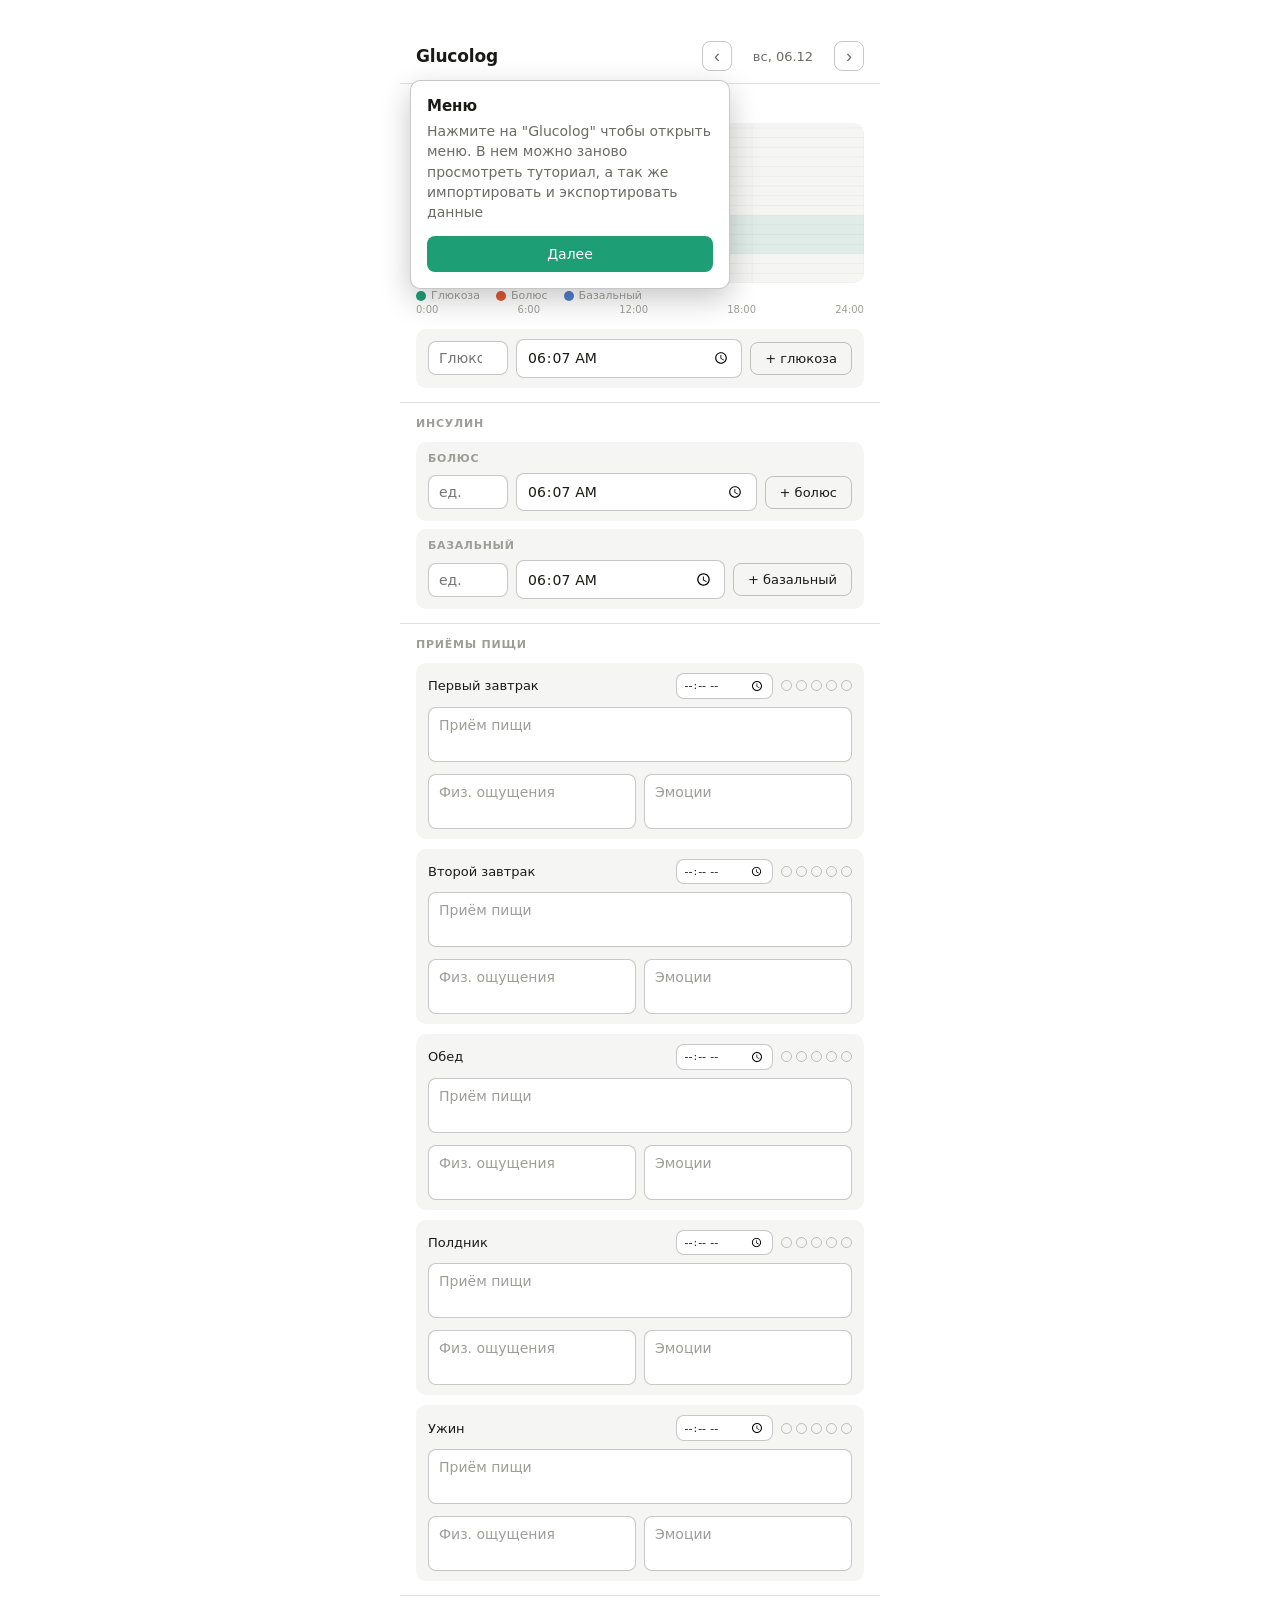
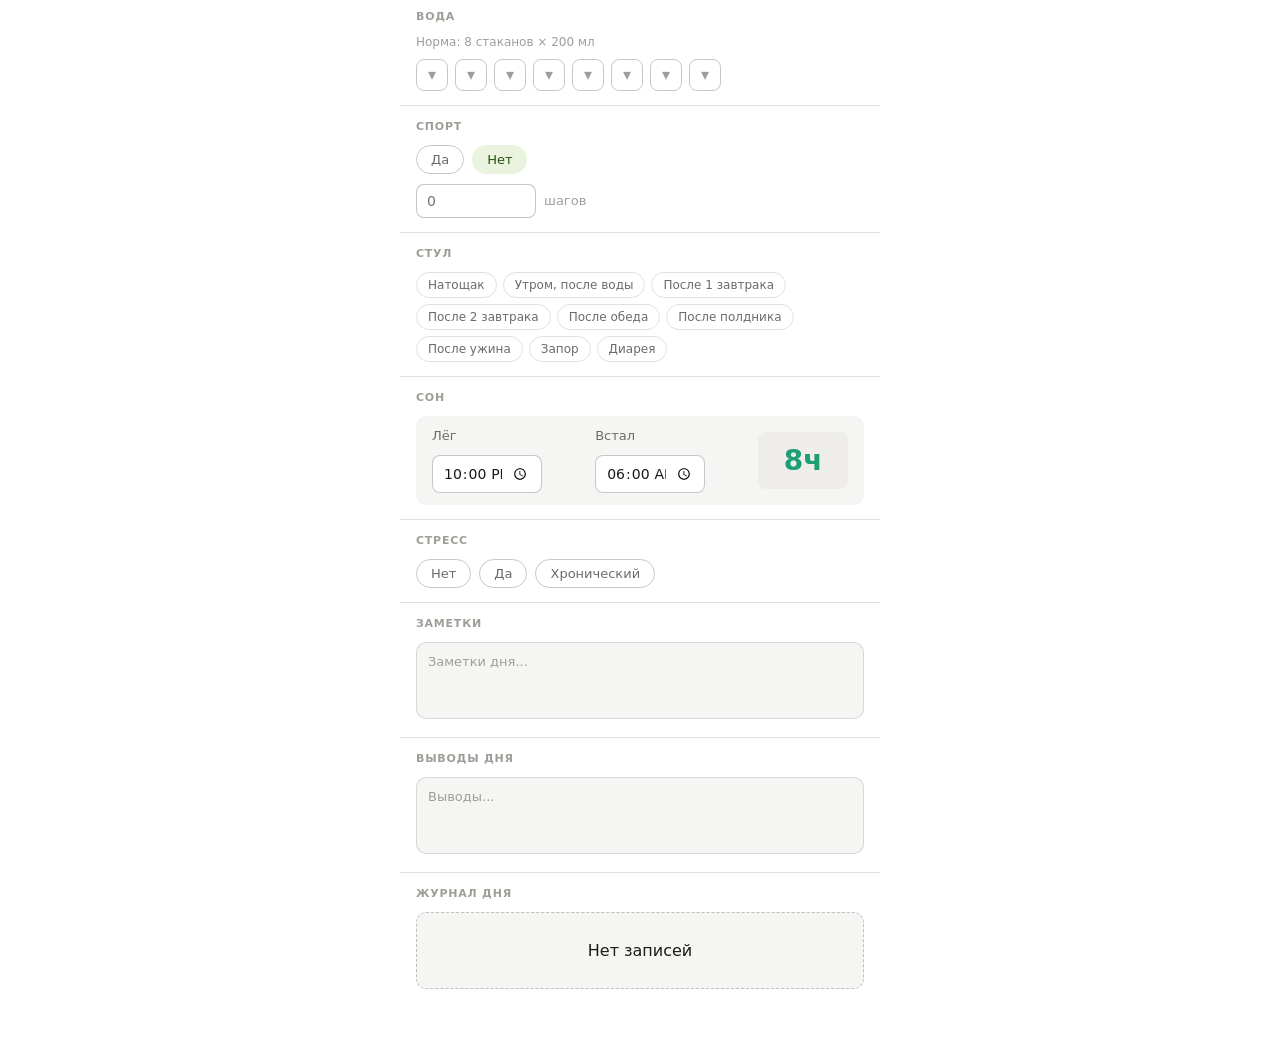
==== commit b33d7881: "feat: offline support, stats, csv, dark mode, google drive backup" ====
--- a/index.html
+++ b/index.html
@@ -51,9 +51,33 @@
 
     <link rel="manifest" href="site.webmanifest">
 
-    <link rel="stylesheet" href="css/style.css">
+    <script src="https://accounts.google.com/gsi/client" async defer></script>
+
+    <link rel="stylesheet" href="css/reset.css">
+    <link rel="stylesheet" href="css/variables.css">
+    <link rel="stylesheet" href="css/base.css">
+    <link rel="stylesheet" href="css/header.css">
+    <link rel="stylesheet" href="css/layout.css">
+    <link rel="stylesheet" href="css/forms.css">
+    <link rel="stylesheet" href="css/chart.css">
+    <link rel="stylesheet" href="css/insulin.css">
+    <link rel="stylesheet" href="css/meals.css">
+    <link rel="stylesheet" href="css/water.css">
+    <link rel="stylesheet" href="css/sport.css">
+    <link rel="stylesheet" href="css/stool.css">
+    <link rel="stylesheet" href="css/sleep.css">
+    <link rel="stylesheet" href="css/notes.css">
+    <link rel="stylesheet" href="css/calendar.css">
+    <link rel="stylesheet" href="css/sidebar.css">
+    <link rel="stylesheet" href="css/journal.css">
+    <link rel="stylesheet" href="css/tutorial.css">
+    <link rel="stylesheet" href="css/journal-delete.css">
+    <link rel="stylesheet" href="css/offline.css">
 </head>
 <body>
+
+<div id="offlineBanner" class="offline-banner">Режим офлайн</div>
+
 <div class="app">
 
     <header class="header">
@@ -78,6 +102,7 @@
         <div class="chart-xlabels">
             <span>0:00</span><span>6:00</span><span>12:00</span><span>18:00</span><span>24:00</span>
         </div>
+        <div class="glucose-stats" id="glucoseStats"></div>
         <div class="add-entry">
             <input type="number" id="glucoseVal" placeholder="Глюкоза ммоль/л" min="1" max="30" step="0.1" aria-label="Значение глюкозы">
             <input type="time" id="glucoseTime" aria-label="Время измерения глюкозы">
@@ -176,6 +201,7 @@
 <script src="js/calendar.js"></script>
 <script src="js/sidebar.js"></script>
 <script src="js/tutorial.js"></script>
+<script src="js/drive.js"></script>
 <script src="js/app.js"></script>
 </body>
 </html>
--- a/css/variables.css
+++ b/css/variables.css
@@ -0,0 +1,108 @@
+:root {
+    --bg:           #ffffff;
+    --bg-sec:       #f5f5f4;
+    --bg-ter:       #eeede9;
+    --text:         #1a1a18;
+    --text-sec:     #6b6b67;
+    --text-ter:     #9e9e99;
+    --border:       rgba(0, 0, 0, 0.12);
+    --border-med:   rgba(0, 0, 0, 0.22);
+    --accent:       #1D9E75;
+    --accent-bg:    #E1F5EE;
+    --accent-text:  #085041;
+    --info-bg:      #E6F1FB;
+    --info-text:    #0C447C;
+    --warn-bg:      #FAEEDA;
+    --warn-text:    #633806;
+    --success-bg:   #EAF3DE;
+    --success-text: #27500A;
+    --chart-grid:    rgba(0, 0, 0, 0.07);
+    --chart-range:   rgba(29, 158, 117, 0.10);
+    --chart-text:    rgba(0, 0, 0, 0.45);
+    --chart-glucose: #1D9E75;
+    --chart-bolus:   #E05A33;
+    --chart-basal:   #507FCC;
+    --radius-sm:    8px;
+    --radius-md:    10px;
+    --radius-lg:    12px;
+}
+
+@media (prefers-color-scheme: dark) {
+    :root {
+        --bg:           #1a1a18;
+        --bg-sec:       #242422;
+        --bg-ter:       #2e2e2b;
+        --text:         #f0efe9;
+        --text-sec:     #a8a8a2;
+        --text-ter:     #6e6e6a;
+        --border:       rgba(255, 255, 255, 0.10);
+        --border-med:   rgba(255, 255, 255, 0.20);
+        --accent:       #5DCAA5;
+        --accent-bg:    #04342C;
+        --accent-text:  #9FE1CB;
+        --info-bg:      #042C53;
+        --info-text:    #B5D4F4;
+        --warn-bg:      #412402;
+        --warn-text:    #FAC775;
+        --success-bg:   #173404;
+        --success-text: #C0DD97;
+        --chart-grid:   rgba(255, 255, 255, 0.08);
+        --chart-range:  rgba(93, 202, 165, 0.12);
+        --chart-text:   rgba(255, 255, 255, 0.55);
+        --chart-glucose:#5DCAA5;
+        --chart-bolus:  #F07A55;
+        --chart-basal:  #7BA3E8;
+    }
+}
+
+html[data-theme="dark"] {
+    --bg:           #1a1a18;
+    --bg-sec:       #242422;
+    --bg-ter:       #2e2e2b;
+    --text:         #f0efe9;
+    --text-sec:     #a8a8a2;
+    --text-ter:     #6e6e6a;
+    --border:       rgba(255, 255, 255, 0.10);
+    --border-med:   rgba(255, 255, 255, 0.20);
+    --accent:       #5DCAA5;
+    --accent-bg:    #04342C;
+    --accent-text:  #9FE1CB;
+    --info-bg:      #042C53;
+    --info-text:    #B5D4F4;
+    --warn-bg:      #412402;
+    --warn-text:    #FAC775;
+    --success-bg:   #173404;
+    --success-text: #C0DD97;
+    --chart-grid:   rgba(255, 255, 255, 0.08);
+    --chart-range:  rgba(93, 202, 165, 0.12);
+    --chart-text:   rgba(255, 255, 255, 0.55);
+    --chart-glucose:#5DCAA5;
+    --chart-bolus:  #F07A55;
+    --chart-basal:  #7BA3E8;
+}
+
+html[data-theme="light"] {
+    --bg:           #ffffff;
+    --bg-sec:       #f5f5f4;
+    --bg-ter:       #eeede9;
+    --text:         #1a1a18;
+    --text-sec:     #6b6b67;
+    --text-ter:     #9e9e99;
+    --border:       rgba(0, 0, 0, 0.12);
+    --border-med:   rgba(0, 0, 0, 0.22);
+    --accent:       #1D9E75;
+    --accent-bg:    #E1F5EE;
+    --accent-text:  #085041;
+    --info-bg:      #E6F1FB;
+    --info-text:    #0C447C;
+    --warn-bg:      #FAEEDA;
+    --warn-text:    #633806;
+    --success-bg:   #EAF3DE;
+    --success-text: #27500A;
+    --chart-grid:    rgba(0, 0, 0, 0.07);
+    --chart-range:   rgba(29, 158, 117, 0.10);
+    --chart-text:    rgba(0, 0, 0, 0.45);
+    --chart-glucose: #1D9E75;
+    --chart-bolus:   #E05A33;
+    --chart-basal:   #507FCC;
+}
--- a/css/base.css
+++ b/css/base.css
@@ -0,0 +1,14 @@
+html, body {
+    height: 100%;
+    background: var(--bg);
+    color: var(--text);
+    font-family: -apple-system, BlinkMacSystemFont, 'Segoe UI', system-ui, sans-serif;
+    font-size: 16px;
+    -webkit-text-size-adjust: 100%;
+}
+
+.app {
+    max-width: 480px;
+    margin: 0 auto;
+    padding-bottom: 48px;
+}
--- a/css/header.css
+++ b/css/header.css
@@ -0,0 +1,46 @@
+.header {
+    position: sticky;
+    top: 0;
+    z-index: 10;
+    background: var(--bg);
+    padding: 14px 16px 12px;
+    border-bottom: 0.5px solid var(--border);
+    display: flex;
+    align-items: center;
+    justify-content: space-between;
+}
+
+.header h1 {
+    font-size: 17px;
+    font-weight: 600;
+    letter-spacing: -0.01em;
+}
+
+.date-nav {
+    display: flex;
+    align-items: center;
+    gap: 6px;
+}
+
+.date-nav button {
+    background: none;
+    border: 0.5px solid var(--border-med);
+    border-radius: var(--radius-sm);
+    padding: 5px 11px;
+    cursor: pointer;
+    color: var(--text-sec);
+    font-size: 18px;
+    line-height: 1;
+    transition: background 0.1s;
+}
+
+.date-nav button:active {
+    background: var(--bg-sec);
+}
+
+.date-label {
+    font-size: 13px;
+    color: var(--text-sec);
+    min-width: 90px;
+    text-align: center;
+}
--- a/css/layout.css
+++ b/css/layout.css
@@ -0,0 +1,23 @@
+.section {
+    padding: 14px 16px;
+    border-bottom: 0.5px solid var(--border);
+}
+
+.section.last {
+    border-bottom: none;
+}
+
+.section-title {
+    font-size: 11px;
+    font-weight: 600;
+    color: var(--text-ter);
+    text-transform: uppercase;
+    letter-spacing: 0.07em;
+    margin-bottom: 12px;
+}
+
+.section-hint {
+    font-size: 12px;
+    color: var(--text-ter);
+    margin-bottom: 10px;
+}
--- a/css/forms.css
+++ b/css/forms.css
@@ -0,0 +1,50 @@
+input[type="number"],
+input[type="time"],
+select,
+textarea {
+    background: var(--bg);
+    color: var(--text);
+    border: 0.5px solid var(--border-med);
+    border-radius: var(--radius-sm);
+    font-family: inherit;
+    font-size: 14px;
+    padding: 8px 10px;
+    outline: none;
+    -webkit-appearance: none;
+    appearance: none;
+    color-scheme: light dark;
+}
+
+@media (prefers-color-scheme: dark) {
+    input[type="number"],
+    input[type="time"],
+    select,
+    textarea {
+        background: #242422;
+        color: #f0efe9;
+    }
+}
+
+input[type="number"]:focus,
+input[type="time"]:focus,
+select:focus,
+textarea:focus {
+    border-color: var(--accent);
+}
+
+.btn {
+    padding: 8px 14px;
+    background: none;
+    border: 0.5px solid var(--border-med);
+    border-radius: var(--radius-sm);
+    font-size: 13px;
+    font-family: inherit;
+    cursor: pointer;
+    color: var(--text);
+    white-space: nowrap;
+    transition: background 0.1s;
+}
+
+.btn:active {
+    background: var(--bg-sec);
+}
--- a/css/chart.css
+++ b/css/chart.css
@@ -0,0 +1,93 @@
+.chart-wrap {
+    background: var(--bg-sec);
+    border-radius: var(--radius-md);
+    overflow: hidden;
+    height: 160px;
+    position: relative;
+}
+
+canvas#glucoseChart {
+    display: block;
+    width: 100%;
+    height: 100%;
+}
+
+.chart-legend {
+    display: flex;
+    gap: 16px;
+    padding: 6px 0 0;
+    font-size: 11px;
+    color: var(--text-ter);
+}
+
+.chart-legend span {
+    display: flex;
+    align-items: center;
+    gap: 5px;
+}
+
+.chart-legend span::before {
+    content: '';
+    display: inline-block;
+    width: 10px;
+    height: 10px;
+    border-radius: 50%;
+    background: var(--legend-color, #1D9E75);
+}
+
+.chart-xlabels {
+    display: flex;
+    justify-content: space-between;
+    padding: 2px 0 0;
+}
+
+.chart-xlabels span {
+    font-size: 10px;
+    color: var(--text-ter);
+}
+
+.glucose-stats {
+    display: flex;
+    flex-wrap: wrap;
+    gap: 4px 14px;
+    padding: 6px 0 0;
+    font-size: 12px;
+    color: var(--text-sec);
+}
+
+.glucose-stats .stat-hypo {
+    color: #507FCC;
+}
+
+.glucose-stats .stat-hyper {
+    color: #E05A33;
+}
+
+.glucose-stats .stat-trend {
+    font-size: 16px;
+    line-height: 1;
+}
+
+.add-entry {
+    display: flex;
+    gap: 8px;
+    margin-top: 8px;
+    padding: 10px 12px;
+    background: var(--bg-sec);
+    border-radius: var(--radius-md);
+    align-items: center;
+}
+
+.add-entry input[type="number"] {
+    width: 80px;
+    flex-shrink: 0;
+}
+
+.add-entry input[type="time"] {
+    flex: 1;
+    min-width: 0;
+}
+
+.add-entry .btn {
+    flex-shrink: 0;
+}
--- a/css/insulin.css
+++ b/css/insulin.css
@@ -0,0 +1,35 @@
+.ins-card {
+    background: var(--bg-sec);
+    border-radius: var(--radius-md);
+    padding: 10px 12px;
+    margin-top: 8px;
+}
+
+.ins-card-label {
+    font-size: 11px;
+    font-weight: 600;
+    color: var(--text-ter);
+    text-transform: uppercase;
+    letter-spacing: 0.06em;
+    margin-bottom: 8px;
+}
+
+.ins-card-row {
+    display: flex;
+    align-items: center;
+    gap: 8px;
+}
+
+.ins-card-row input[type="number"] {
+    width: 80px;
+    flex-shrink: 0;
+}
+
+.ins-card-row input[type="time"] {
+    flex: 1;
+    min-width: 0;
+}
+
+.ins-card-row .btn {
+    flex-shrink: 0;
+}
--- a/css/meals.css
+++ b/css/meals.css
@@ -0,0 +1,111 @@
+.meal-list {
+    display: flex;
+    flex-direction: column;
+    gap: 10px;
+}
+
+.meal-card {
+    box-sizing: border-box;
+    background: var(--bg-sec);
+    border-radius: var(--radius-md);
+    padding: 10px 12px;
+}
+
+.meal-header {
+    display: flex;
+    align-items: center;
+    justify-content: space-between;
+    margin-bottom: 8px;
+}
+
+.meal-name {
+    font-size: 13px;
+    font-weight: 500;
+}
+
+.meal-meta {
+    display: flex;
+    align-items: center;
+    gap: 8px;
+}
+
+.meal-meta input[type="time"] {
+    font-size: 11px;
+    padding: 3px 6px;
+    font-family: inherit;
+    background: var(--bg);
+    color: var(--text);
+    border: 0.5px solid var(--border-med);
+    border-radius: var(--radius-sm);
+}
+
+.hunger-dots {
+    display: flex;
+    gap: 4px;
+    align-items: center;
+}
+
+.hunger-dot {
+    width: 11px;
+    height: 11px;
+    border-radius: 50%;
+    border: 0.5px solid var(--border-med);
+    background: none;
+    cursor: pointer;
+    padding: 0;
+    transition: background 0.1s, border-color 0.1s;
+}
+
+.hunger-dot.filled {
+    background: var(--text-sec);
+    border-color: var(--text-sec);
+}
+
+.meal-food,
+.meal-fields textarea {
+    width: 100%;
+    box-sizing: border-box;
+
+    font-size: 14px;
+    font-family: inherit;
+    color: var(--text);
+
+    background: var(--bg);
+    border: 0.5px solid var(--border-med);
+    border-radius: var(--radius-sm);
+
+    padding: 8px 10px;
+    line-height: 1.4;
+
+    outline: none;
+
+    resize: none;
+    overflow: hidden;
+}
+
+.meal-food {
+    min-height: 40px;
+}
+
+.meal-fields {
+    display: flex;
+    gap: 8px;
+    margin-top: 8px;
+    width: 100%;
+}
+
+.meal-fields textarea {
+    flex: 1;
+    min-width: 0;
+    min-height: 36px;
+}
+
+.meal-food:focus,
+.meal-fields textarea:focus {
+    border-color: var(--accent);
+}
+
+.meal-food::placeholder,
+.meal-fields textarea::placeholder {
+    color: var(--text-ter);
+}
--- a/css/water.css
+++ b/css/water.css
@@ -0,0 +1,26 @@
+.water-track {
+    display: flex;
+    gap: 7px;
+    flex-wrap: wrap;
+}
+
+.water-glass {
+    width: 32px;
+    height: 32px;
+    border-radius: var(--radius-sm);
+    border: 0.5px solid var(--border-med);
+    cursor: pointer;
+    display: flex;
+    align-items: center;
+    justify-content: center;
+    font-size: 16px;
+    color: var(--text-ter);
+    transition: background 0.1s, border-color 0.1s, color 0.1s;
+    user-select: none;
+}
+
+.water-glass.filled {
+    background: var(--info-bg);
+    border-color: transparent;
+    color: var(--info-text);
+}
--- a/css/sport.css
+++ b/css/sport.css
@@ -0,0 +1,39 @@
+.toggle-row {
+    display: flex;
+    gap: 8px;
+    flex-wrap: wrap;
+}
+
+.toggle-btn {
+    padding: 6px 14px;
+    border-radius: 100px;
+    border: 0.5px solid var(--border-med);
+    font-size: 13px;
+    font-family: inherit;
+    color: var(--text-sec);
+    background: none;
+    cursor: pointer;
+    transition: background 0.1s, color 0.1s, border-color 0.1s;
+}
+
+.toggle-btn.active {
+    background: var(--success-bg);
+    color: var(--success-text);
+    border-color: transparent;
+}
+
+.steps-row {
+    display: flex;
+    align-items: center;
+    gap: 8px;
+    margin-top: 10px;
+}
+
+.steps-row input {
+    width: 120px;
+}
+
+.steps-label {
+    font-size: 13px;
+    color: var(--text-ter);
+}
--- a/css/stool.css
+++ b/css/stool.css
@@ -0,0 +1,22 @@
+.stool-grid {
+    display: flex;
+    gap: 6px;
+    flex-wrap: wrap;
+}
+
+.stool-opt {
+    font-size: 12px;
+    padding: 5px 11px;
+    border-radius: 100px;
+    border: 0.5px solid var(--border);
+    color: var(--text-sec);
+    cursor: pointer;
+    transition: background 0.1s, border-color 0.1s, color 0.1s;
+    user-select: none;
+}
+
+.stool-opt.active {
+    background: var(--bg-ter);
+    color: var(--text);
+    border-color: var(--border-med);
+}
--- a/css/sleep.css
+++ b/css/sleep.css
@@ -0,0 +1,47 @@
+.sleep-row {
+    display: flex;
+    align-items: center;
+    gap: 16px;
+    background: var(--bg-sec);
+    border-radius: var(--radius-md);
+    padding: 12px 16px;
+}
+
+.sleep-pair {
+    flex: 2;
+    display: flex;
+    flex-direction: column;
+    gap: 12px;
+}
+
+.sleep-pair label {
+    font-size: 13px;
+    color: var(--text-sec);
+    min-width: 44px;
+}
+
+.sleep-pair input {
+    width: 110px;
+    padding: 8px 10px;
+    font-size: 14px;
+    background: var(--bg);
+    color: var(--text);
+    border: 0.5px solid var(--border-med);
+    border-radius: var(--radius-sm);
+}
+
+.sleep-duration {
+    flex: 1;
+    display: flex;
+    flex-direction: column;
+    align-items: center;
+    justify-content: center;
+    background: var(--bg-ter);
+    border-radius: var(--radius-sm);
+    padding: 12px 8px;
+    text-align: center;
+    font-size: 28px;
+    font-weight: 600;
+    color: var(--accent);
+    line-height: 1.2;
+}
--- a/css/notes.css
+++ b/css/notes.css
@@ -0,0 +1,39 @@
+textarea.notes {
+    width: 100%;
+    border: 0.5px solid var(--border);
+    border-radius: var(--radius-md);
+    padding: 9px 11px;
+    font-size: 13px;
+    font-family: inherit;
+    color: var(--text);
+    background: var(--bg-sec);
+    resize: none;
+    line-height: 1.5;
+    overflow: hidden;
+}
+
+textarea.notes::placeholder {
+    color: var(--text-ter);
+}
+
+textarea.notes:focus {
+    border-color: var(--accent);
+    outline: none;
+}
+
+@media (prefers-color-scheme: dark) {
+    input[type="time"]::-webkit-datetime-edit,
+    input[type="time"]::-webkit-datetime-edit-fields-wrapper,
+    input[type="time"]::-webkit-datetime-edit-hour-field,
+    input[type="time"]::-webkit-datetime-edit-minute-field,
+    input[type="time"]::-webkit-datetime-edit-ampm-field,
+    input[type="time"]::-webkit-datetime-edit-text {
+        background: #242422;
+        color: #f0efe9;
+    }
+
+    input[type="number"]::-webkit-inner-spin-button,
+    input[type="number"]::-webkit-outer-spin-button {
+        filter: invert(1);
+    }
+}
--- a/css/calendar.css
+++ b/css/calendar.css
@@ -0,0 +1,145 @@
+.cal-overlay {
+    position: fixed;
+    inset: 0;
+    z-index: 100;
+    background: rgba(0, 0, 0, 0.35);
+    display: flex;
+    align-items: center;
+    justify-content: center;
+    opacity: 0;
+    pointer-events: none;
+    transition: opacity 0.15s;
+}
+
+.cal-overlay.visible {
+    opacity: 1;
+    pointer-events: all;
+}
+
+.cal-popup {
+    background: var(--bg);
+    border-radius: var(--radius-lg);
+    border: 0.5px solid var(--border-med);
+    padding: 16px;
+    width: 300px;
+    max-width: calc(100vw - 32px);
+    transform: scale(0.94) translateY(8px);
+    transition: transform 0.15s, opacity 0.15s;
+    opacity: 0;
+}
+
+.cal-popup.visible {
+    transform: scale(1) translateY(0);
+    opacity: 1;
+}
+
+.cal-header {
+    display: flex;
+    align-items: center;
+    justify-content: space-between;
+    margin-bottom: 12px;
+}
+
+.cal-month-label {
+    font-size: 14px;
+    font-weight: 600;
+    color: var(--text);
+}
+
+.cal-nav {
+    background: none;
+    border: 0.5px solid var(--border-med);
+    border-radius: var(--radius-sm);
+    padding: 4px 10px;
+    cursor: pointer;
+    color: var(--text-sec);
+    font-size: 18px;
+    line-height: 1;
+    transition: background 0.1s;
+}
+
+.cal-nav:active {
+    background: var(--bg-sec);
+}
+
+.cal-grid {
+    display: grid;
+    grid-template-columns: repeat(7, 1fr);
+    gap: 2px;
+    margin-bottom: 12px;
+}
+
+.cal-dow {
+    text-align: center;
+    font-size: 10px;
+    font-weight: 600;
+    color: var(--text-ter);
+    text-transform: uppercase;
+    letter-spacing: 0.05em;
+    padding: 4px 0 6px;
+}
+
+.cal-cell {
+    aspect-ratio: 1;
+    display: flex;
+    align-items: center;
+    justify-content: center;
+    border-radius: var(--radius-sm);
+    font-size: 13px;
+    color: var(--text-sec);
+    cursor: pointer;
+    transition: background 0.1s, color 0.1s;
+}
+
+.cal-cell:hover {
+    background: var(--bg-sec);
+    color: var(--text);
+}
+
+.cal-cell.empty {
+    cursor: default;
+}
+
+.cal-cell.today {
+    color: var(--accent);
+    font-weight: 600;
+}
+
+.cal-cell.selected {
+    background: var(--accent);
+    color: #fff;
+    font-weight: 600;
+}
+
+.cal-cell.selected.today {
+    color: #fff;
+}
+
+.cal-today-btn {
+    display: block;
+    width: 100%;
+    padding: 8px;
+    background: var(--bg-sec);
+    border: 0.5px solid var(--border-med);
+    border-radius: var(--radius-sm);
+    font-size: 13px;
+    font-family: inherit;
+    color: var(--text-sec);
+    cursor: pointer;
+    transition: background 0.1s;
+}
+
+.cal-today-btn:active {
+    background: var(--bg-ter);
+}
+
+#dateLabel {
+    cursor: pointer;
+    border-radius: var(--radius-sm);
+    padding: 4px 8px;
+    transition: background 0.1s;
+}
+
+#dateLabel:hover {
+    background: var(--bg-sec);
+}
--- a/css/sidebar.css
+++ b/css/sidebar.css
@@ -0,0 +1,147 @@
+.sidebar-overlay {
+    position: fixed;
+    inset: 0;
+    z-index: 200;
+    background: rgba(0, 0, 0, 0.4);
+    opacity: 0;
+    pointer-events: none;
+    transition: opacity 0.2s;
+}
+
+.sidebar-overlay.visible {
+    opacity: 1;
+    pointer-events: all;
+}
+
+.sidebar-drawer {
+    position: absolute;
+    top: 0;
+    left: 0;
+    bottom: 0;
+    width: 260px;
+    background: var(--bg);
+    border-right: 0.5px solid var(--border-med);
+    padding: 0;
+    transform: translateX(-100%);
+    transition: transform 0.22s cubic-bezier(0.4, 0, 0.2, 1);
+    display: flex;
+    flex-direction: column;
+}
+
+.sidebar-drawer.visible {
+    transform: translateX(0);
+}
+
+.sidebar-header {
+    display: flex;
+    align-items: center;
+    justify-content: space-between;
+    padding: 16px 16px 14px;
+    border-bottom: 0.5px solid var(--border);
+}
+
+.sidebar-title {
+    font-size: 17px;
+    font-weight: 600;
+    letter-spacing: -0.01em;
+    color: var(--text);
+}
+
+.sidebar-close {
+    background: none;
+    border: none;
+    color: var(--text-ter);
+    font-size: 16px;
+    cursor: pointer;
+    padding: 4px 6px;
+    border-radius: var(--radius-sm);
+    transition: background 0.1s, color 0.1s;
+    line-height: 1;
+}
+
+.sidebar-close:hover {
+    background: var(--bg-sec);
+    color: var(--text);
+}
+
+.sidebar-section-label {
+    font-size: 10px;
+    font-weight: 600;
+    color: var(--text-ter);
+    text-transform: uppercase;
+    letter-spacing: 0.08em;
+    padding: 16px 16px 6px;
+}
+
+.sidebar-item {
+    display: flex;
+    align-items: center;
+    gap: 12px;
+    width: 100%;
+    padding: 11px 16px;
+    background: none;
+    border: none;
+    font-family: inherit;
+    font-size: 14px;
+    color: var(--text);
+    cursor: pointer;
+    text-align: left;
+    transition: background 0.1s;
+}
+
+.sidebar-item:active {
+    background: var(--bg-sec);
+}
+
+.sidebar-item-icon {
+    display: flex;
+    align-items: center;
+    justify-content: center;
+    width: 30px;
+    height: 30px;
+    border-radius: var(--radius-sm);
+    background: var(--bg-sec);
+    border: 0.5px solid var(--border);
+    font-size: 15px;
+    color: var(--text-sec);
+    flex-shrink: 0;
+}
+
+.sidebar-drive-time {
+    font-size: 11px;
+    color: var(--text-ter);
+    padding: 2px 16px 8px;
+    line-height: 1.3;
+}
+
+.sidebar-import-status {
+    margin: 8px 16px 0;
+    font-size: 12px;
+    min-height: 18px;
+    border-radius: var(--radius-sm);
+    padding: 0 6px;
+}
+
+.sidebar-import-status.ok {
+    color: var(--success-text);
+    background: var(--success-bg);
+    padding: 5px 8px;
+}
+
+.sidebar-import-status.err {
+    color: var(--warn-text);
+    background: var(--warn-bg);
+    padding: 5px 8px;
+}
+
+.header h1 {
+    cursor: pointer;
+    border-radius: var(--radius-sm);
+    padding: 2px 6px;
+    margin: -2px -6px;
+    transition: background 0.1s;
+}
+
+.header h1:hover {
+    background: var(--bg-sec);
+}
--- a/css/journal.css
+++ b/css/journal.css
@@ -0,0 +1,176 @@
+.log-list {
+    display: flex;
+    flex-direction: column;
+    gap: 10px;
+}
+
+.log-card {
+    display: flex;
+    gap: 12px;
+
+    background: var(--bg-sec);
+
+    border: 0.5px solid var(--border);
+    border-radius: var(--radius-md);
+
+    padding: 12px;
+
+    transition:
+            background 0.12s,
+            border-color 0.12s,
+            transform 0.08s;
+}
+
+.log-card:active {
+    transform: scale(0.985);
+}
+
+.log-time-col {
+    width: 52px;
+    flex-shrink: 0;
+
+    display: flex;
+    align-items: flex-start;
+    justify-content: center;
+}
+
+.log-time {
+    font-size: 12px;
+    font-weight: 600;
+    color: var(--text-ter);
+
+    padding-top: 2px;
+}
+
+.log-card-body {
+    flex: 1;
+    min-width: 0;
+}
+
+.log-card-top {
+    display: flex;
+    align-items: center;
+    gap: 12px;
+}
+
+.log-icon {
+    width: 38px;
+    height: 38px;
+
+    flex-shrink: 0;
+
+    display: flex;
+    align-items: center;
+    justify-content: center;
+
+    border-radius: var(--radius-sm);
+
+    font-size: 17px;
+
+    background: var(--bg-ter);
+
+    border: 0.5px solid var(--border);
+}
+
+.log-main {
+    min-width: 0;
+
+    display: flex;
+    flex-direction: column;
+    gap: 2px;
+}
+
+.log-label {
+    font-size: 13px;
+    font-weight: 600;
+
+    color: var(--text);
+}
+
+.log-value {
+    font-size: 14px;
+    color: var(--text-sec);
+}
+
+
+.log-card.normal {
+    border-color: rgba(29, 158, 117, 0.18);
+}
+
+.log-card.normal .log-icon {
+    background: var(--accent-bg);
+    color: var(--accent-text);
+    border-color: transparent;
+}
+
+.log-card.low {
+    border-color: rgba(80, 127, 204, 0.22);
+}
+
+.log-card.low .log-icon {
+    background: var(--info-bg);
+    color: var(--info-text);
+    border-color: transparent;
+}
+
+/* glucose high */
+
+.log-card.high {
+    border-color: rgba(224, 90, 51, 0.22);
+}
+
+.log-card.high .log-icon {
+    background: var(--warn-bg);
+    color: var(--warn-text);
+    border-color: transparent;
+}
+
+
+.log-card.insulin .log-icon {
+    background: rgba(224, 90, 51, 0.12);
+    color: var(--chart-bolus);
+    border-color: transparent;
+}
+
+
+.log-card.basal .log-icon {
+    background: rgba(80, 127, 204, 0.12);
+    color: var(--chart-basal);
+    border-color: transparent;
+}
+
+
+.log-empty-card {
+    background: var(--bg-sec);
+
+    border: 0.5px dashed var(--border-med);
+    border-radius: var(--radius-md);
+
+    padding: 28px 18px;
+
+    text-align: center;
+}
+
+.log-empty-icon {
+    font-size: 28px;
+
+    color: var(--text-ter);
+
+    margin-bottom: 8px;
+}
+
+.log-empty-title {
+    font-size: 14px;
+    font-weight: 600;
+
+    color: var(--text);
+
+    margin-bottom: 4px;
+}
+
+.log-empty-sub {
+    font-size: 13px;
+    color: var(--text-sec);
+
+    line-height: 1.4;
+}
--- a/css/tutorial.css
+++ b/css/tutorial.css
@@ -0,0 +1,110 @@
+.tutorial-overlay {
+    position: fixed;
+    inset: 0;
+    z-index: 1000;
+    pointer-events: none;
+}
+
+.tutorial-highlight {
+    position: relative;
+    z-index: 501;
+    border-radius: 12px;
+
+    box-shadow:
+            0 0 0 4px rgba(255, 255, 255, 0.10);
+
+    animation: tutorialPulse 1.8s infinite;
+}
+
+@keyframes tutorialPulse {
+    0% { transform: scale(1); }
+    50% { transform: scale(1.015); }
+    100% { transform: scale(1); }
+}
+
+.tutorial-box {
+    position: fixed;
+    z-index: 1000;
+
+    width: calc(100vw - 32px);
+    max-width: 320px;
+
+    background: var(--bg);
+    border: 0.5px solid var(--border-med);
+    border-radius: var(--radius-md);
+
+    padding: 16px;
+
+    box-shadow: 0 10px 30px rgba(0, 0, 0, 0.22);
+
+    pointer-events: auto;
+}
+
+.tutorial-title {
+    font-size: 15px;
+    font-weight: 600;
+    color: var(--text);
+    margin-bottom: 6px;
+}
+
+.tutorial-text {
+    font-size: 14px;
+    line-height: 1.45;
+    color: var(--text-sec);
+}
+
+.tutorial-btn {
+    margin-top: 14px;
+    width: 100%;
+
+    border: none;
+    border-radius: var(--radius-sm);
+
+    padding: 10px 12px;
+
+    background: var(--accent);
+    color: white;
+
+    font-size: 14px;
+    font-family: inherit;
+
+    cursor: pointer;
+}
+
+.tutorial-btn:active {
+    transform: scale(0.985);
+}
+
+.tutorial-wait {
+    margin-top: 12px;
+    font-size: 13px;
+    color: var(--text-ter);
+}
+
+.tutorial-finish {
+    margin-top: 14px;
+    font-size: 13px;
+    color: var(--text-sec);
+}
+
+.tutorial-finish-btn {
+    margin-top: 14px;
+    width: 100%;
+
+    border: none;
+    border-radius: var(--radius-sm);
+
+    padding: 10px 12px;
+
+    background: var(--accent);
+    color: white;
+
+    font-size: 14px;
+    font-family: inherit;
+
+    cursor: pointer;
+}
+
+.tutorial-finish-btn:active {
+    transform: scale(0.985);
+}
--- a/css/journal-delete.css
+++ b/css/journal-delete.css
@@ -0,0 +1,137 @@
+.log-card {
+    position: relative;
+}
+
+.log-delete-btn {
+    position: absolute;
+    top: 8px;
+    right: 8px;
+
+    width: 20px;
+    height: 20px;
+
+    display: flex;
+    align-items: center;
+    justify-content: center;
+
+    background: none;
+    border: none;
+    border-radius: 50%;
+
+    font-size: 16px;
+    line-height: 1;
+    color: var(--text-ter);
+
+    cursor: pointer;
+    padding: 0;
+
+    opacity: 0;
+    transition: opacity 0.15s, background 0.1s, color 0.1s;
+}
+
+.log-card:hover .log-delete-btn {
+    opacity: 1;
+}
+
+.log-delete-btn:hover {
+    background: var(--bg-ter);
+    color: var(--text-sec);
+}
+
+.log-delete-btn:active {
+    transform: scale(0.9);
+}
+
+@media (hover: none) {
+    .log-delete-btn {
+        opacity: 0.45;
+    }
+}
+
+.delete-confirm-overlay {
+    position: fixed;
+    inset: 0;
+    z-index: 300;
+    background: rgba(0, 0, 0, 0.35);
+    display: flex;
+    align-items: center;
+    justify-content: center;
+    opacity: 0;
+    pointer-events: none;
+    transition: opacity 0.18s;
+}
+
+.delete-confirm-overlay.visible {
+    opacity: 1;
+    pointer-events: all;
+}
+
+.delete-confirm-box {
+    background: var(--bg);
+    border: 0.5px solid var(--border-med);
+    border-radius: var(--radius-lg);
+    padding: 20px 18px 16px;
+    width: 280px;
+    max-width: calc(100vw - 32px);
+    box-shadow: 0 10px 30px rgba(0, 0, 0, 0.20);
+    transform: scale(0.94) translateY(8px);
+    transition: transform 0.18s, opacity 0.18s;
+    opacity: 0;
+}
+
+.delete-confirm-overlay.visible .delete-confirm-box {
+    transform: scale(1) translateY(0);
+    opacity: 1;
+}
+
+.delete-confirm-title {
+    font-size: 15px;
+    font-weight: 600;
+    color: var(--text);
+    margin-bottom: 6px;
+}
+
+.delete-confirm-text {
+    font-size: 13px;
+    color: var(--text-sec);
+    margin-bottom: 18px;
+    line-height: 1.4;
+}
+
+.delete-confirm-actions {
+    display: flex;
+    gap: 8px;
+    justify-content: flex-end;
+}
+
+.delete-confirm-cancel {
+    padding: 8px 14px;
+    background: none;
+    border: 0.5px solid var(--border-med);
+    border-radius: var(--radius-sm);
+    font-size: 14px;
+    font-family: inherit;
+    color: var(--text-sec);
+    cursor: pointer;
+    transition: background 0.1s;
+}
+
+.delete-confirm-cancel:active {
+    background: var(--bg-sec);
+}
+
+.delete-confirm-ok {
+    padding: 8px 14px;
+    background: #dc3535;
+    border: none;
+    border-radius: var(--radius-sm);
+    font-size: 14px;
+    font-family: inherit;
+    color: #fff;
+    cursor: pointer;
+    transition: opacity 0.1s;
+}
+
+.delete-confirm-ok:active {
+    opacity: 0.85;
+}
--- a/css/offline.css
+++ b/css/offline.css
@@ -0,0 +1,18 @@
+.offline-banner {
+    position: sticky;
+    top: 0;
+    z-index: 999;
+    background: #dc3535;
+    color: #fff;
+    text-align: center;
+    font-size: 13px;
+    font-weight: 600;
+    padding: 6px 16px;
+    letter-spacing: 0.03em;
+    transform: translateY(-100%);
+    transition: transform 0.25s ease;
+}
+
+.offline-banner.visible {
+    transform: translateY(0);
+}
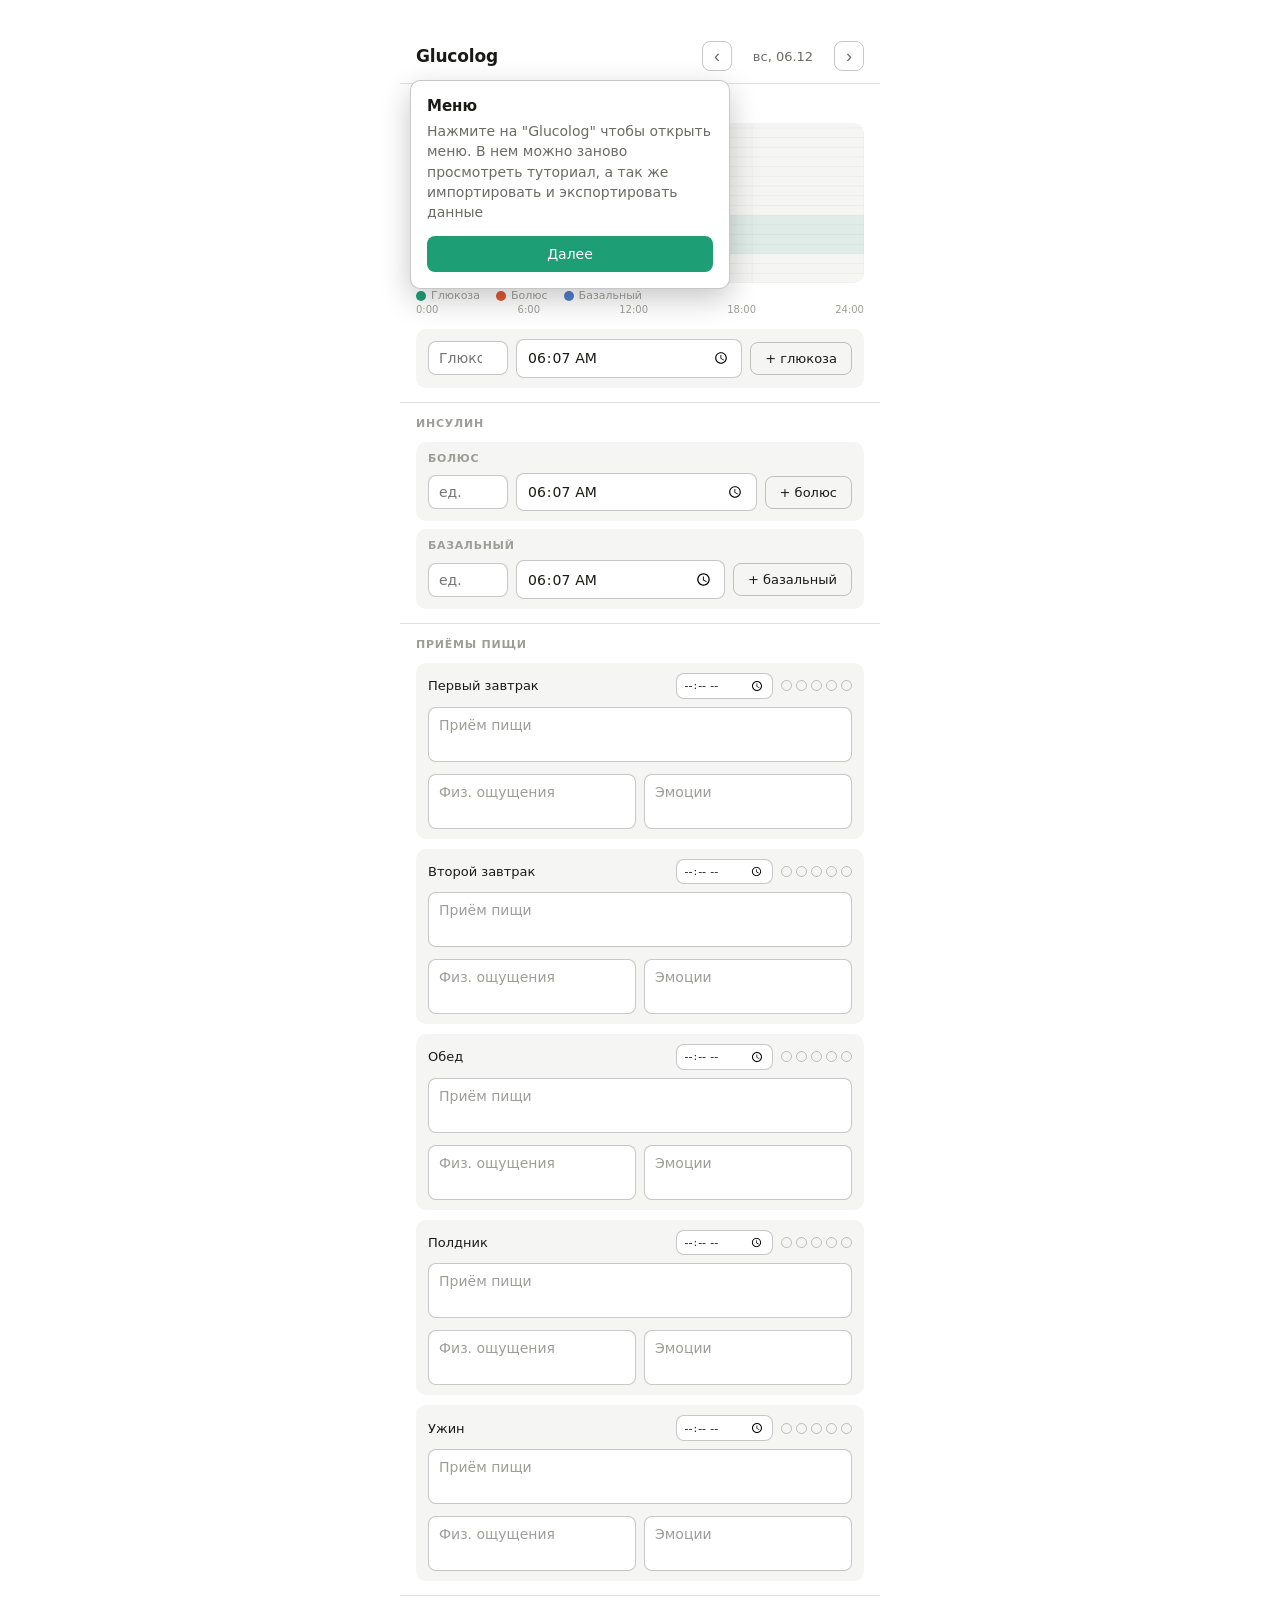
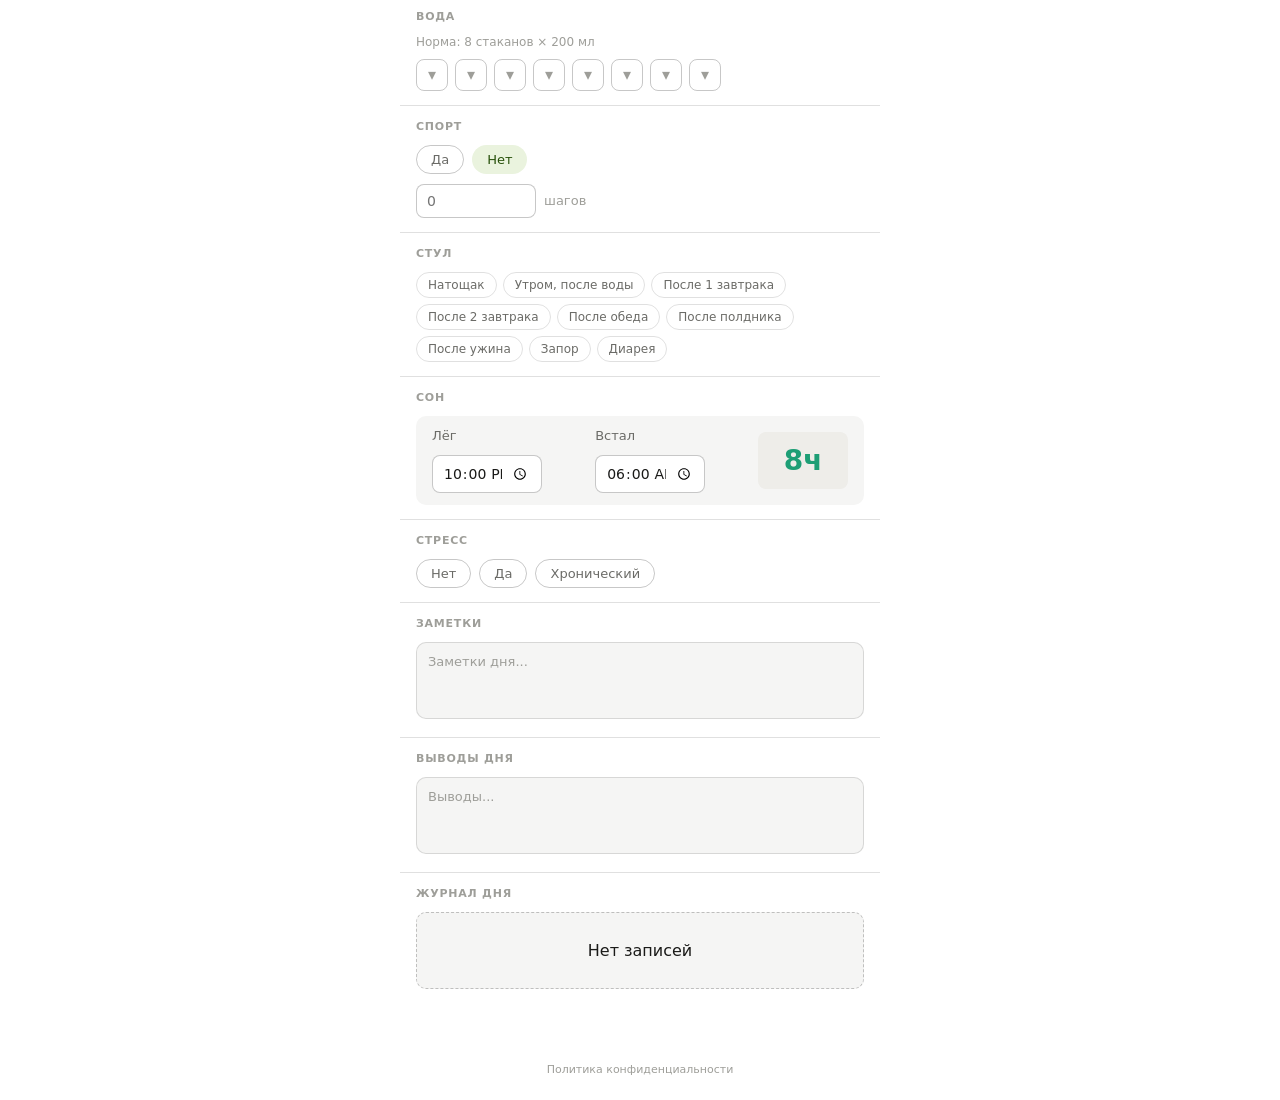
==== commit 5b2c57f6: "Add static privacy policy link to home page" ====
--- a/index.html
+++ b/index.html
@@ -195,6 +195,10 @@
 
 </div>
 
+<div class="footer-privacy">
+    <a href="privacy.html" target="_blank">Политика конфиденциальности</a>
+</div>
+
 <script src="js/storage.js"></script>
 <script src="js/chart.js"></script>
 <script src="js/render.js"></script>
--- a/css/layout.css
+++ b/css/layout.css
@@ -21,3 +21,18 @@
     color: var(--text-ter);
     margin-bottom: 10px;
 }
+
+.footer-privacy {
+    text-align: center;
+    padding: 12px 16px 24px;
+    font-size: 11px;
+}
+
+.footer-privacy a {
+    color: var(--text-ter);
+    text-decoration: none;
+}
+
+.footer-privacy a:hover {
+    color: var(--text-sec);
+}
--- a/css/sidebar.css
+++ b/css/sidebar.css
@@ -114,6 +114,67 @@
     line-height: 1.3;
 }
 
+.sidebar-drive-status {
+    padding: 0 16px 8px;
+}
+
+.sidebar-drive-header {
+    display: flex;
+    align-items: center;
+    justify-content: space-between;
+    padding: 11px 0 2px;
+}
+
+.sidebar-drive-name {
+    font-size: 14px;
+    color: var(--text);
+}
+
+.sidebar-drive-badge {
+    font-size: 11px;
+    font-weight: 600;
+    color: var(--accent);
+}
+
+.sidebar-drive-actions {
+    display: grid;
+    grid-template-columns: 1fr 1fr;
+    gap: 6px;
+    margin-top: 8px;
+}
+
+.sidebar-drive-btn {
+    padding: 7px 6px;
+    border: 0.5px solid var(--border);
+    border-radius: var(--radius-sm);
+    background: var(--bg);
+    color: var(--text);
+    font-size: 11px;
+    font-family: inherit;
+    cursor: pointer;
+    transition: background 0.1s;
+    text-align: center;
+    line-height: 1.2;
+}
+
+.sidebar-drive-btn:hover {
+    background: var(--bg-sec);
+}
+
+.sidebar-drive-btn:active {
+    background: var(--bg-ter);
+}
+
+.sidebar-privacy {
+    text-decoration: none;
+    color: var(--text);
+    font-family: inherit;
+}
+
+.sidebar-privacy:hover {
+    background: var(--bg-sec);
+}
+
 .sidebar-import-status {
     margin: 8px 16px 0;
     font-size: 12px;
